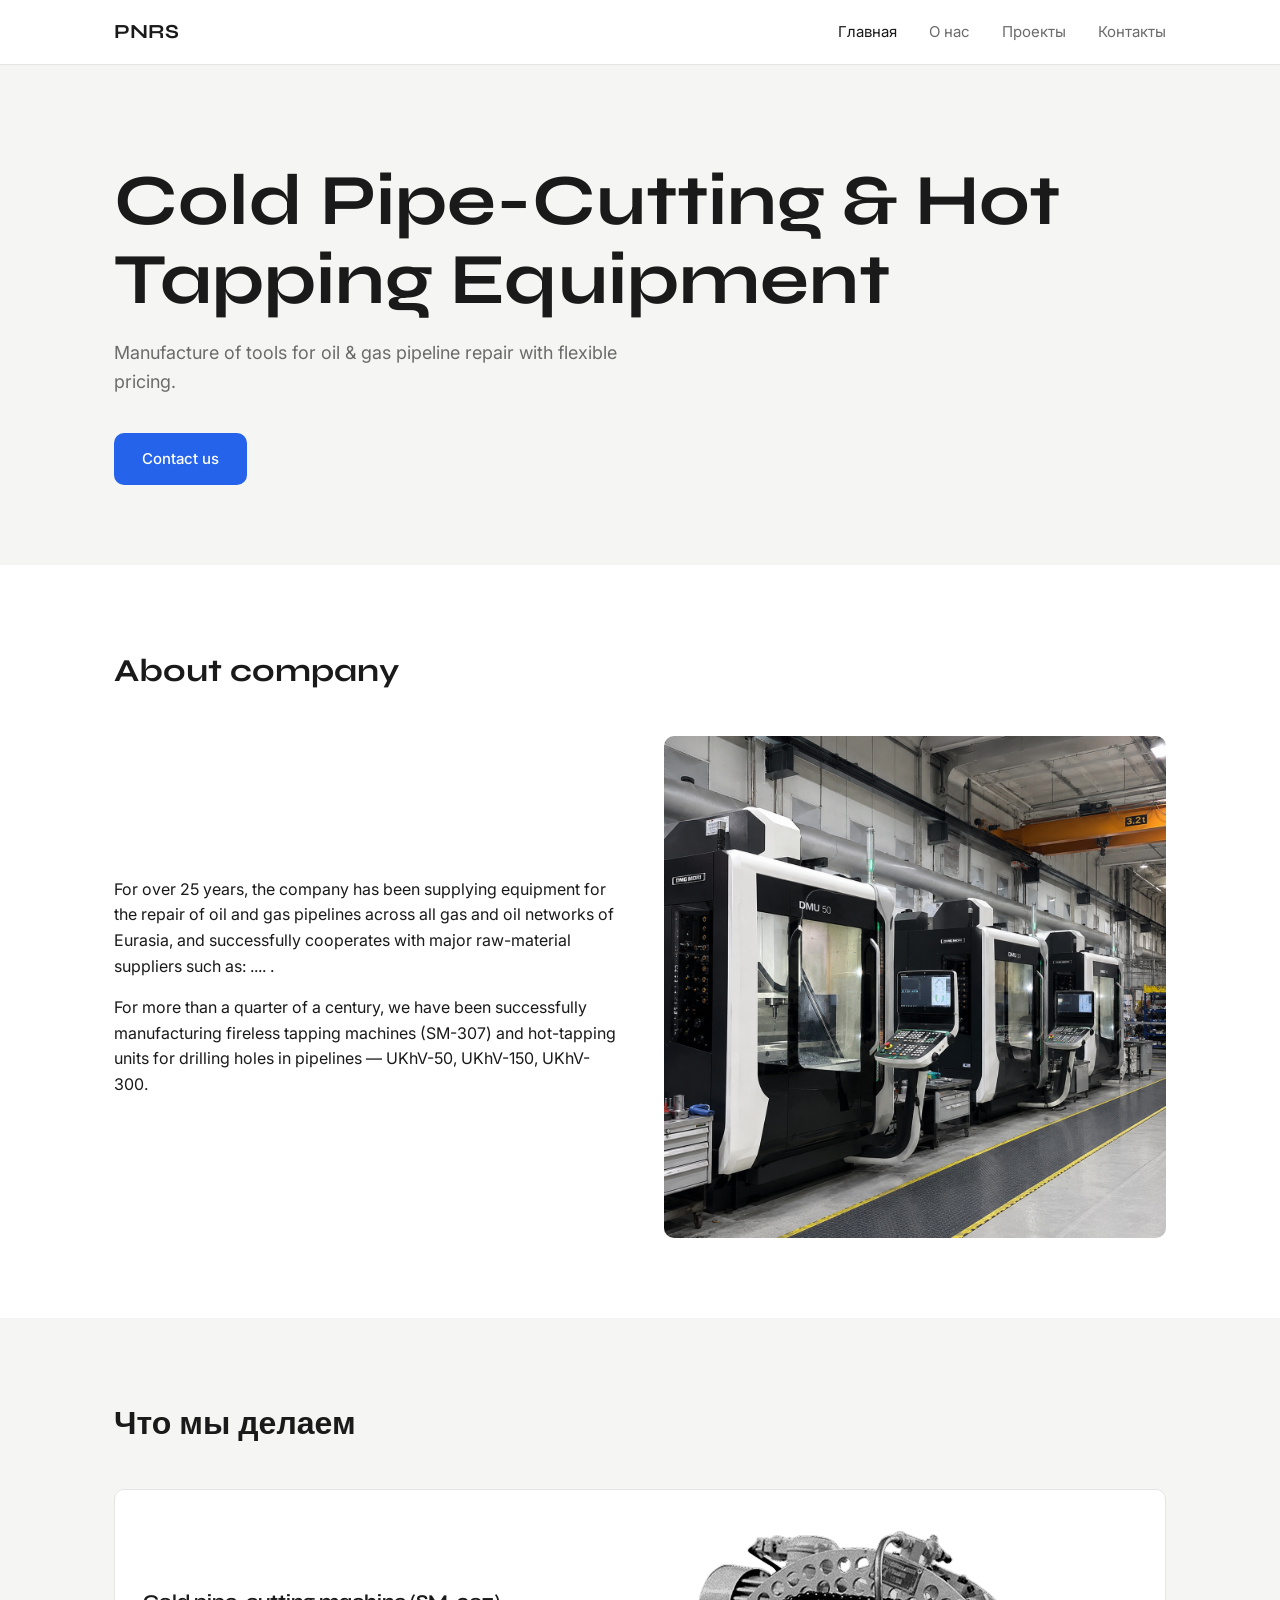
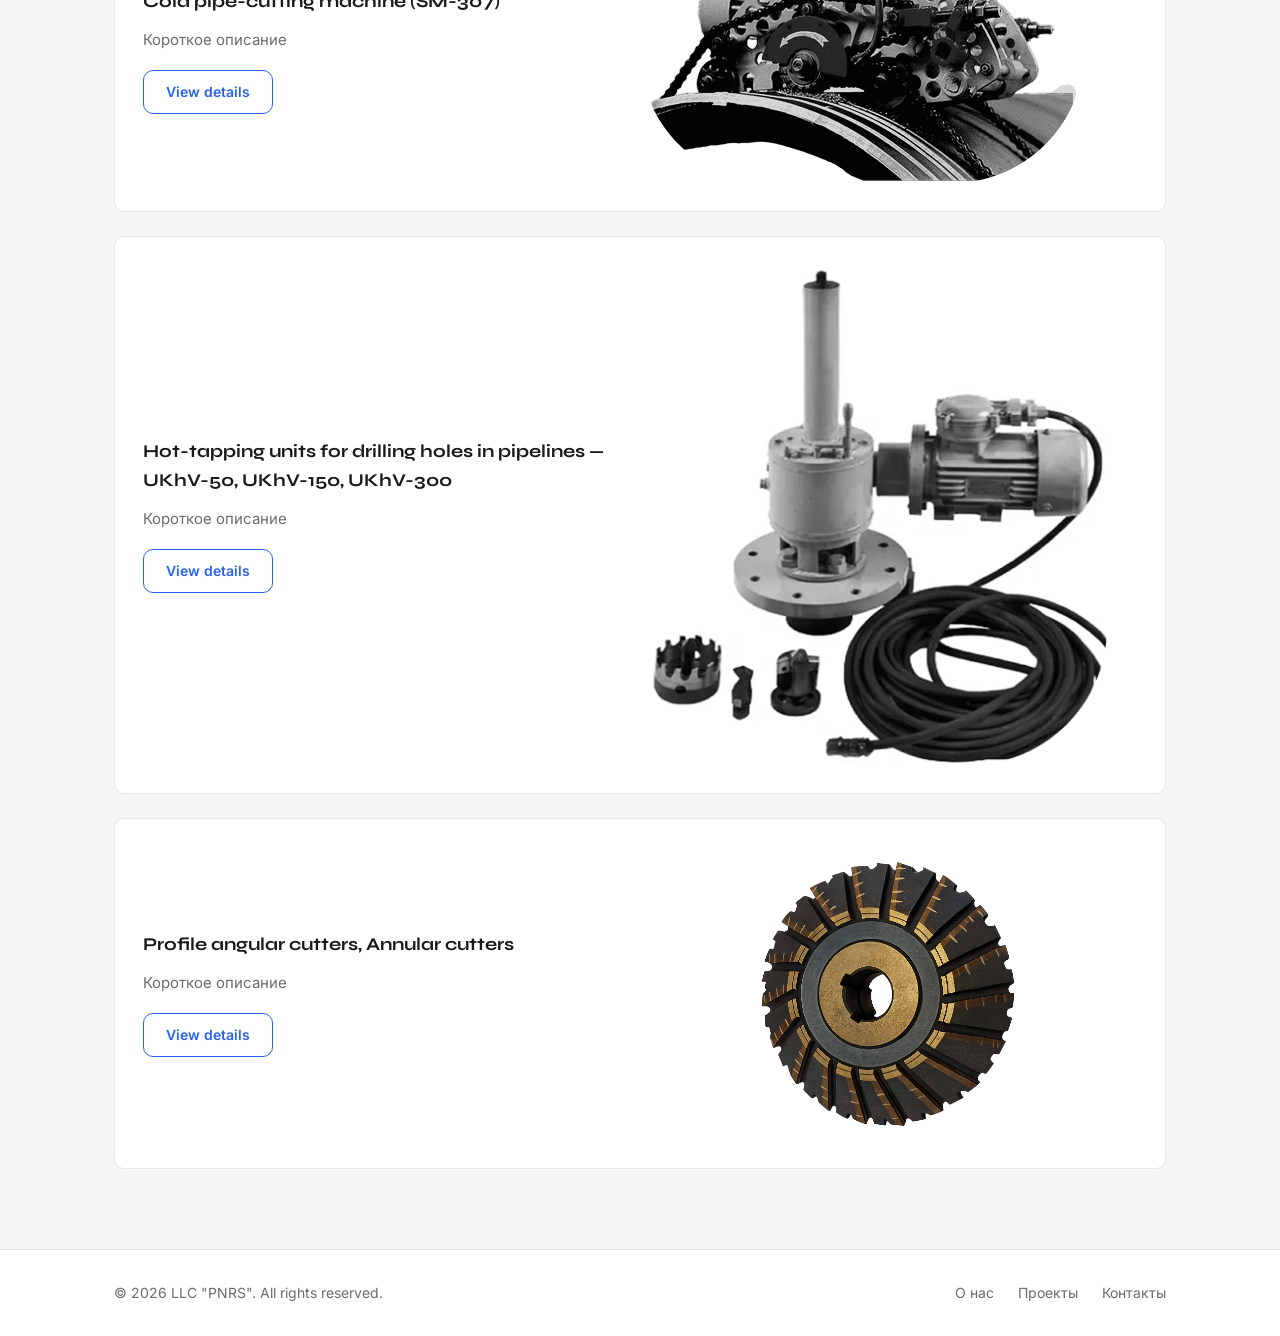
==== index.html @ a04b5767 "Switch site to English (lang=en) and improve SEO meta - Set lang="en" on all pages - Add keyword-ric" ====
<!DOCTYPE html>
<html lang="en">
<head>
  <meta charset="UTF-8">
  <meta name="viewport" content="width=device-width, initial-scale=1.0">
  <meta name="description" content="PNRS manufactures equipment for oil &amp; gas pipeline repair. Over 25 years of experience and flexible pricing.">
  <title>PNRS — Cold Pipe-Cutting &amp; Hot Tapping Equipment</title>

  <!-- Шрифты с Google Fonts -->
  <link rel="preconnect" href="https://fonts.googleapis.com">
  <link rel="preconnect" href="https://fonts.gstatic.com" crossorigin>
  <link href="https://fonts.googleapis.com/css2?family=Inter:wght@400;500;600&family=Syne:wght@700&display=swap" rel="stylesheet">

  <!-- Наш CSS файл -->
  <link rel="stylesheet" href="css/style.css">
</head>
<body>

  <!-- ========== ШАПКА ========== -->
  <header class="header">
    <div class="container">
      <a href="index.html" class="logo">PNRS</a>
      <nav class="nav">
        <a href="index.html" class="nav__link nav__link--active">Главная</a>
        <a href="about.html" class="nav__link">О нас</a>
        <a href="projects.html" class="nav__link">Проекты</a>
        <a href="contact.html" class="nav__link">Контакты</a>
      </nav>
    </div>
  </header>

  <!-- ========== HERO — первый экран ========== -->
  <section class="hero">
    <div class="container">
      <h1 class="hero__title">Cold Pipe-Cutting &amp; Hot Tapping Equipment</h1>
      <p class="hero__subtitle">Manufacture of tools for oil & gas pipeline repair
         with flexible pricing. <!--Hot-tapping (fireless tapping) machines, 
         angular and ring/annular cutters.--> </p>
      <a href="contact.html" class="btn">Contact us</a>
    </div>
  </section>

  <!-- ========== СЕКЦИЯ — О компании ========== -->
  <section class="about">
    <div class="container">
      <h2 class="section-title">About company</h2>
      <div class="about__grid">
        <div class="about__text">
          <p>For over 25 years, the company has been supplying equipment for the repair
             of oil and gas pipelines across all gas and oil networks of Eurasia,
              and successfully cooperates with major raw-material suppliers such as: .... . 
              </p>
          <p>For more than a quarter of a century, we have been successfully manufacturing
               fireless tapping machines (SM-307) and hot-tapping units for drilling holes
                in pipelines — UKhV-50, UKhV-150, UKhV-300.</p>
        </div>
        <div class="about__image">
          <img src="images/HPU_stanki.png" alt="О компании BigTech">
        </div>
      </div>
    </div>
  </section>

  <!-- ========== СЕКЦИЯ — Услуги / Преимущества ========== -->
  <section class="features">
    <div class="container">
      <h2 class="section-title">Что мы делаем</h2>
      <div class="features__grid">
        <div class="card">
          <div class="features_card_text">
            <h3 class="card__title">Cold pipe-cutting machine (SM-307)</h3>
            <p class="card__text">Короткое описание </p>
            <a href="sm-307.html" class="card__btn">View details</a>
          </div>
          <img src="images/sm-307img.png" alt="Fireless (cold) pipe-cutting machine (SM-307)">
        </div>
        <div class="card">
          <div class="features_card_text">
            <h3 class="card__title">Hot-tapping units for drilling holes
                in pipelines — UKhV-50, UKhV-150, UKhV-300</h3>
            <p class="card__text">Короткое описание</p>
            <a href="UKnV.html" class="card__btn">View details</a>
          </div>
          <img src="images/uhvBW.png" alt="Услуга 2">
        </div>
        <div class="card">
          <div class="features_card_text">
            <h3 class="card__title">Profile angular cutters,
              Annular cutters</h3>
            <p class="card__text">Короткое описание</p>
            <a href="cutters.html" class="card__btn">View details</a>
          </div>
          <img src="images/cutter1_2.png" alt="Profile angular cutters, Annular cutters">
        </div>
      </div>
    </div>
  </section>

  <!-- ========== ПОДВАЛ ========== -->
  <footer class="footer">
    <div class="container">
      <p>© 2026 LLC "PNRS". All rights reserved.</p>
      <nav class="footer__nav">
        <a href="about.html">О нас</a>
        <a href="projects.html">Проекты</a>
        <a href="contact.html">Контакты</a>
      </nav>
    </div>
  </footer>

<!-- Cloudflare Web Analytics --><script defer src="https://static.cloudflareinsights.com/beacon.min.js" data-cf-beacon="{"token": "98aa9c76914e45aeb7e6c45203acc718"}"></script><!-- End Cloudflare Web Analytics -->
</body>
</html>
---- css/style.css ----
/* ============================================
   ПЕРЕМЕННЫЕ — меняй цвета и шрифты здесь
   ============================================ */
:root {
  --color-bg:       #ffffff;
  --color-surface:  #f5f5f3;
  --color-text:     #1a1a1a;
  --color-muted:    #6b6b6b;
  --color-accent:   #2563eb;
  --color-border:   #e5e5e5;

  --font-heading: 'Syne', sans-serif;
  --font-body:    'Inter', sans-serif;

  --max-width: 1100px;
  --radius:    10px;
}


/* ============================================
   СБРОС — убирает разные стили у браузеров
   ============================================ */
*, *::before, *::after {
  box-sizing: border-box;
  margin: 0;
  padding: 0;
}

body {
  font-family: var(--font-body);
  font-size: 16px;
  line-height: 1.6;
  color: var(--color-text);
  background: var(--color-bg);
}

img {
  display: block;
  max-width: 100%;
  height: auto;
  border-radius: var(--radius);
}

a {
  color: var(--color-accent);
  text-decoration: none;
}


/* ============================================
   КОНТЕЙНЕР — ограничивает ширину и центрует
   ============================================ */
.container {
  max-width: var(--max-width);
  margin: 0 auto;
  padding: 0 24px;
}


/* ============================================
   ШАПКА
   ============================================ */
.header {
  position: sticky;
  top: 0;
  background: var(--color-bg);
  border-bottom: 1px solid var(--color-border);
  z-index: 100;
}

.header .container {
  display: flex;
  align-items: center;
  justify-content: space-between;
  height: 64px;
}

.logo {
  font-family: var(--font-heading);
  font-size: 20px;
  font-weight: 700;
  color: var(--color-text);
}

.nav {
  display: flex;
  gap: 32px;
}

.nav__link {
  font-size: 15px;
  color: var(--color-muted);
  transition: color 0.2s;
}

.nav__link:hover,
.nav__link--active {
  color: var(--color-text);
}


/* ============================================
   HERO — первый экран
   ============================================ */
.hero {
  padding: 96px 0 80px;
  background: var(--color-surface);
}

.hero__title {
  font-family: var(--font-heading);
  font-size: clamp(36px, 6vw, 72px); /* адаптивный размер */
  line-height: 1.1;
  margin-bottom: 20px;
}

.hero__subtitle {
  font-size: 18px;
  color: var(--color-muted);
  max-width: 520px;
  margin-bottom: 36px;
}


/* ============================================
   КНОПКА
   ============================================ */
.btn {
  display: inline-block;
  padding: 14px 28px;
  background: var(--color-accent);
  color: #ffffff;
  border-radius: var(--radius);
  font-size: 15px;
  font-weight: 500;
  transition: opacity 0.2s;
}

.btn:hover {
  opacity: 0.88;
  color: #ffffff;
}


/* ============================================
   ЗАГОЛОВОК СЕКЦИИ
   ============================================ */
.section-title {
  font-family: var(--font-heading);
  font-size: 32px;
  margin-bottom: 40px;
}


/* ============================================
   СЕКЦИЯ — О компании
   ============================================ */
.about {
  padding: 80px 0;
}

.about__grid {
  display: grid;
  grid-template-columns: 1fr 1fr;
  gap: 48px;
  align-items: center;
}

.about__text p + p {
  margin-top: 16px;
}


/* ============================================
   СЕКЦИЯ — Услуги / карточки
   ============================================ */
.features {
  padding: 80px 0;
  background: var(--color-surface);
}

.features__grid {
  display: grid;
  grid-template-columns: repeat(1, 1fr);
  gap: 24px;
}

.card {
  display: grid;
  grid-template-columns: repeat(2, 1fr);
  align-items: center;
  background: var(--color-bg);
  border: 1px solid var(--color-border);
  border-radius: var(--radius);
  padding: 28px;
}



.card__title {
  font-family: var(--font-heading);
  font-size: 18px;
  margin-bottom: 12px;
}

.card__text {
  color: var(--color-muted);
  font-size: 15px;
}

.card__btn {
  display: inline-block;
  margin-top: 18px;
  padding: 10px 22px;
  border: 1px solid var(--color-accent);
  border-radius: var(--radius);
  color: var(--color-accent);
  font-size: 14px;
  font-weight: 600;
  transition: background 0.25s ease-in-out, color 0.25s ease-in-out, transform 0.25s ease-in-out;
}

.card__btn:hover {
  background: var(--color-accent);
  color: #ffffff;
  transform: scale(1.05);
}

.card img {

  max-height: 500px;
  width: auto;
  height: 100%;
}

.about_307 {
  padding: 80px 0;
}

.about__grid_sm307 {
  display: grid;
  grid-template-columns: 1fr 1fr;
  gap: 40px;
  align-items: center;
}

.section-title_sm307_1 {
  font-family: var(--font-heading);
  text-align: center;
  font-size: 32px;
  margin-bottom: 56px;
}

.section-title_sm307 {
  font-family: var(--font-heading);
  font-size: 32px;
  margin-bottom: 12px;
}


.features_cutter {
  padding: 20px 0;
  background: var(--color-bg);
}

.card_cutter {
  display: grid;
  grid-template-columns: 1fr 1fr;
  align-items: center;
  gap: 16px;
  background: var(--color-surface);
  border: 1px solid var(--color-border);
  border-radius: var(--radius);
  padding: 20px;
  transition: transform 0.25s ease-in-out, box-shadow 0.25s ease-in-out;
}

.card_cutter:hover {
  transform: translateY(-4px);
  box-shadow: 0 8px 24px rgba(0, 0, 0, 0.08);
}

.card_cutter img {
  max-height: 180px;
  width: auto;
  justify-self: center;
}


/* ============================================
   КОНТАКТЫ — страница с кнопками
   ============================================ */
.contact {
  min-height: 60vh;
  display: flex;
  flex-direction: column;
  align-items: center;
  justify-content: center;
  text-align: center;
  gap: 12px;
  padding: 80px 24px;
}

.contact__title {
  font-family: var(--font-heading);
  font-size: 32px;
}

.contact__text {
  color: var(--color-muted);
  max-width: 480px;
  margin-bottom: 20px;
}


.contact_grid {
  display: grid;
  grid-template-columns: 1fr 1fr 1fr;
  gap: 16px;
  width: 100%;
  max-width: 640px;
}

.contact-btn {
  display: flex;
  align-items: center;
  justify-content: center;
  gap: 10px;
  padding: 14px 18px;
  border-radius: var(--radius);
  font-weight: 600;
  font-size: 16px;
  color: #ffffff;
  transition: transform 0.25s ease-in-out, box-shadow 0.25s ease-in-out;
}

.contact-btn:hover {
  transform: scale(1.05);
  box-shadow: 0 8px 20px rgba(0, 0, 0, 0.18);
}

.contact-btn--email    { background: #4787d1 ; }
.contact-btn--telegram { background: #40a1ce; }
.contact-btn--whatsapp { background: #58bb7c; }


/* ============================================
   ПЛАШКА «В РАЗРАБОТКЕ»
   ============================================ */
.under-construction {
  min-height: 60vh;
  display: flex;
  flex-direction: column;
  align-items: center;
  justify-content: center;
  text-align: center;
  gap: 16px;
  padding: 80px 24px;
}

.under-construction__badge {
  display: inline-block;
  padding: 8px 18px;
  border-radius: 999px;
  background: #fef3c7;
  color: #92400e;
  font-weight: 600;
  font-size: 14px;
  letter-spacing: 0.5px;
  text-transform: uppercase;
}

.under-construction__title {
  font-family: var(--font-heading);
  font-size: 32px;
}

.under-construction__text {
  color: var(--color-muted);
  max-width: 480px;
}


/* ============================================
   ПОДВАЛ
   ============================================ */
.footer {
  padding: 32px 0;
  border-top: 1px solid var(--color-border);
}

.footer .container {
  display: flex;
  align-items: center;
  justify-content: space-between;
}

.footer p {
  font-size: 14px;
  color: var(--color-muted);
}

.footer__nav {
  display: flex;
  gap: 24px;
}

.footer__nav a {
  font-size: 14px;
  color: var(--color-muted);
  transition: color 0.2s;
}

.footer__nav a:hover {
  color: var(--color-text);
}


/* ============================================
   АДАПТИВНОСТЬ — для телефонов
   ============================================ */
@media (max-width: 768px) {
  .nav {
    gap: 20px;
  }

  .about__grid {
    grid-template-columns: 1fr;
  }

  .about__grid_sm307 {
    grid-template-columns: 1fr;
  }

  .card_cutter {
    grid-template-columns: 1fr;
    text-align: center;
    justify-items: center;
  }

  .features__grid {
    grid-template-columns: 1fr;
  }

  .contact_grid {
    grid-template-columns: 1fr;
    max-width: 320px;
  }

  .footer .container {
    flex-direction: column;
    gap: 16px;
    text-align: center;
  }
}
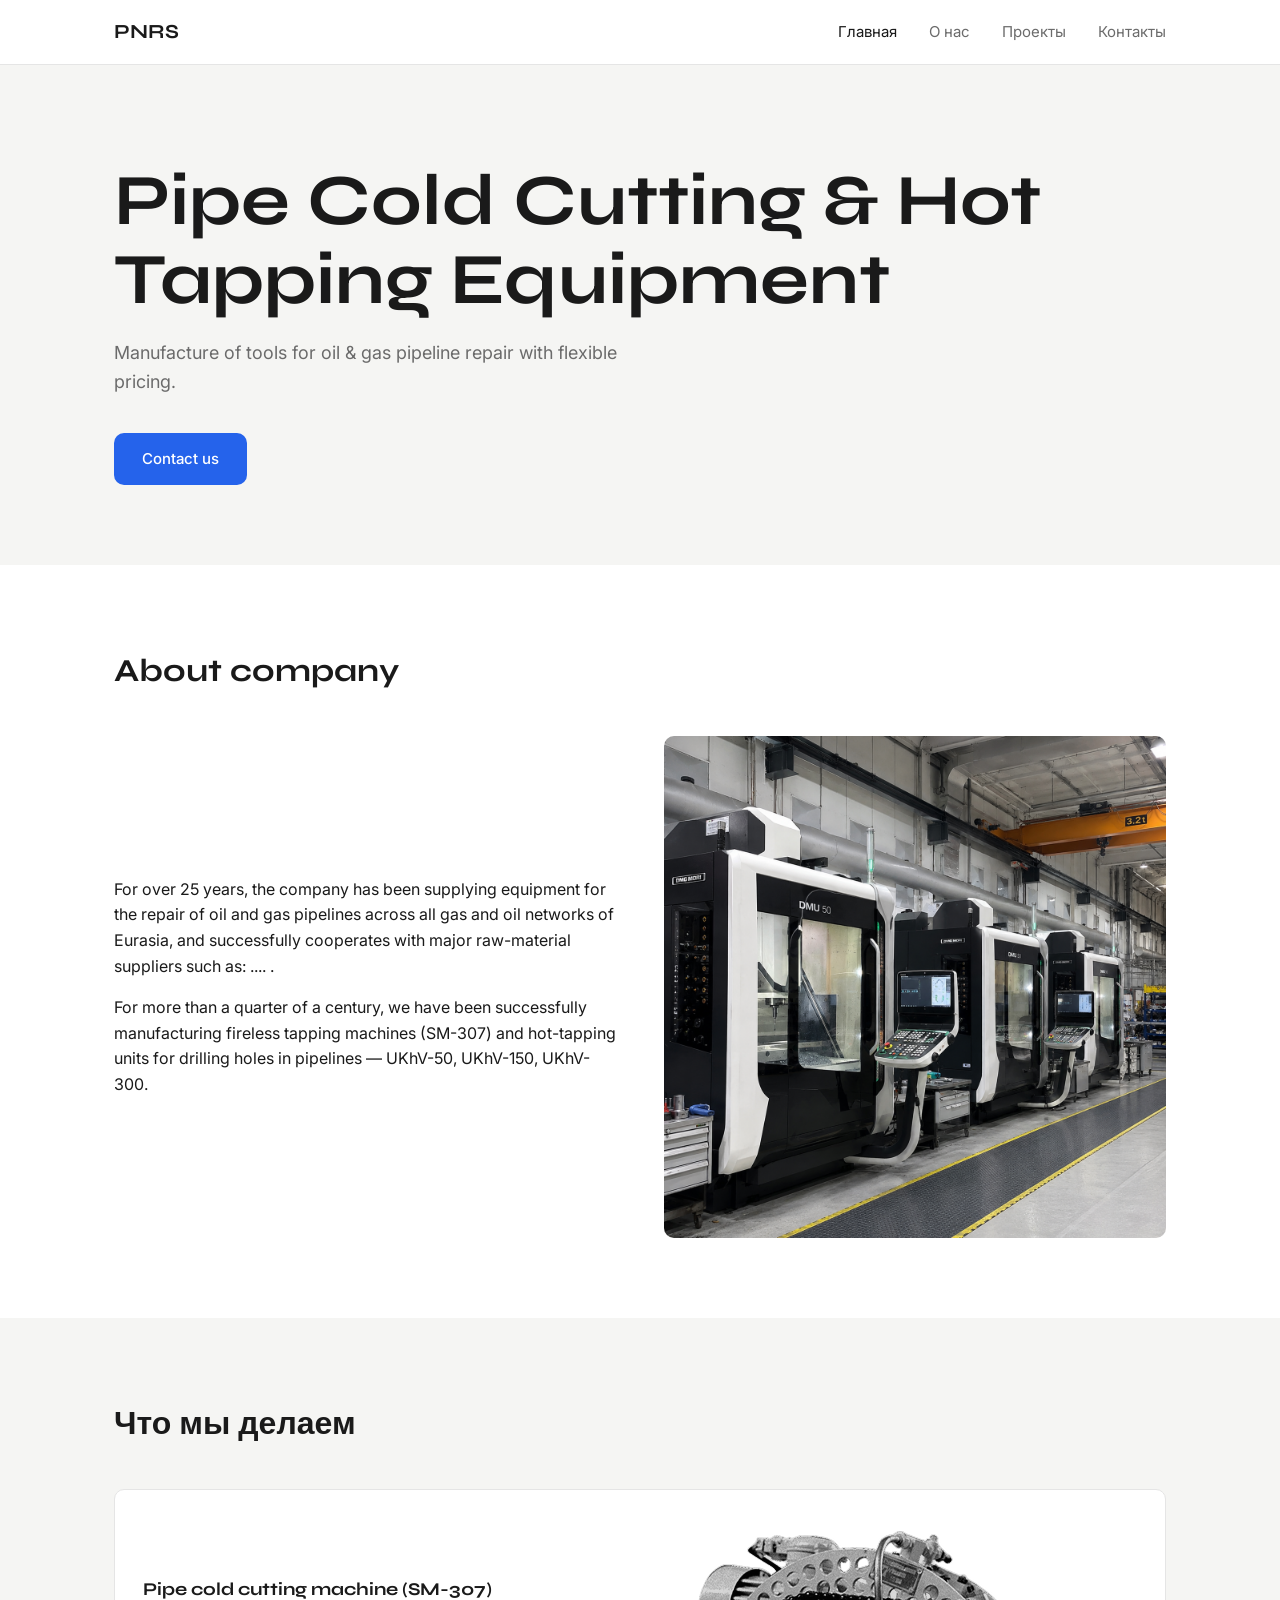
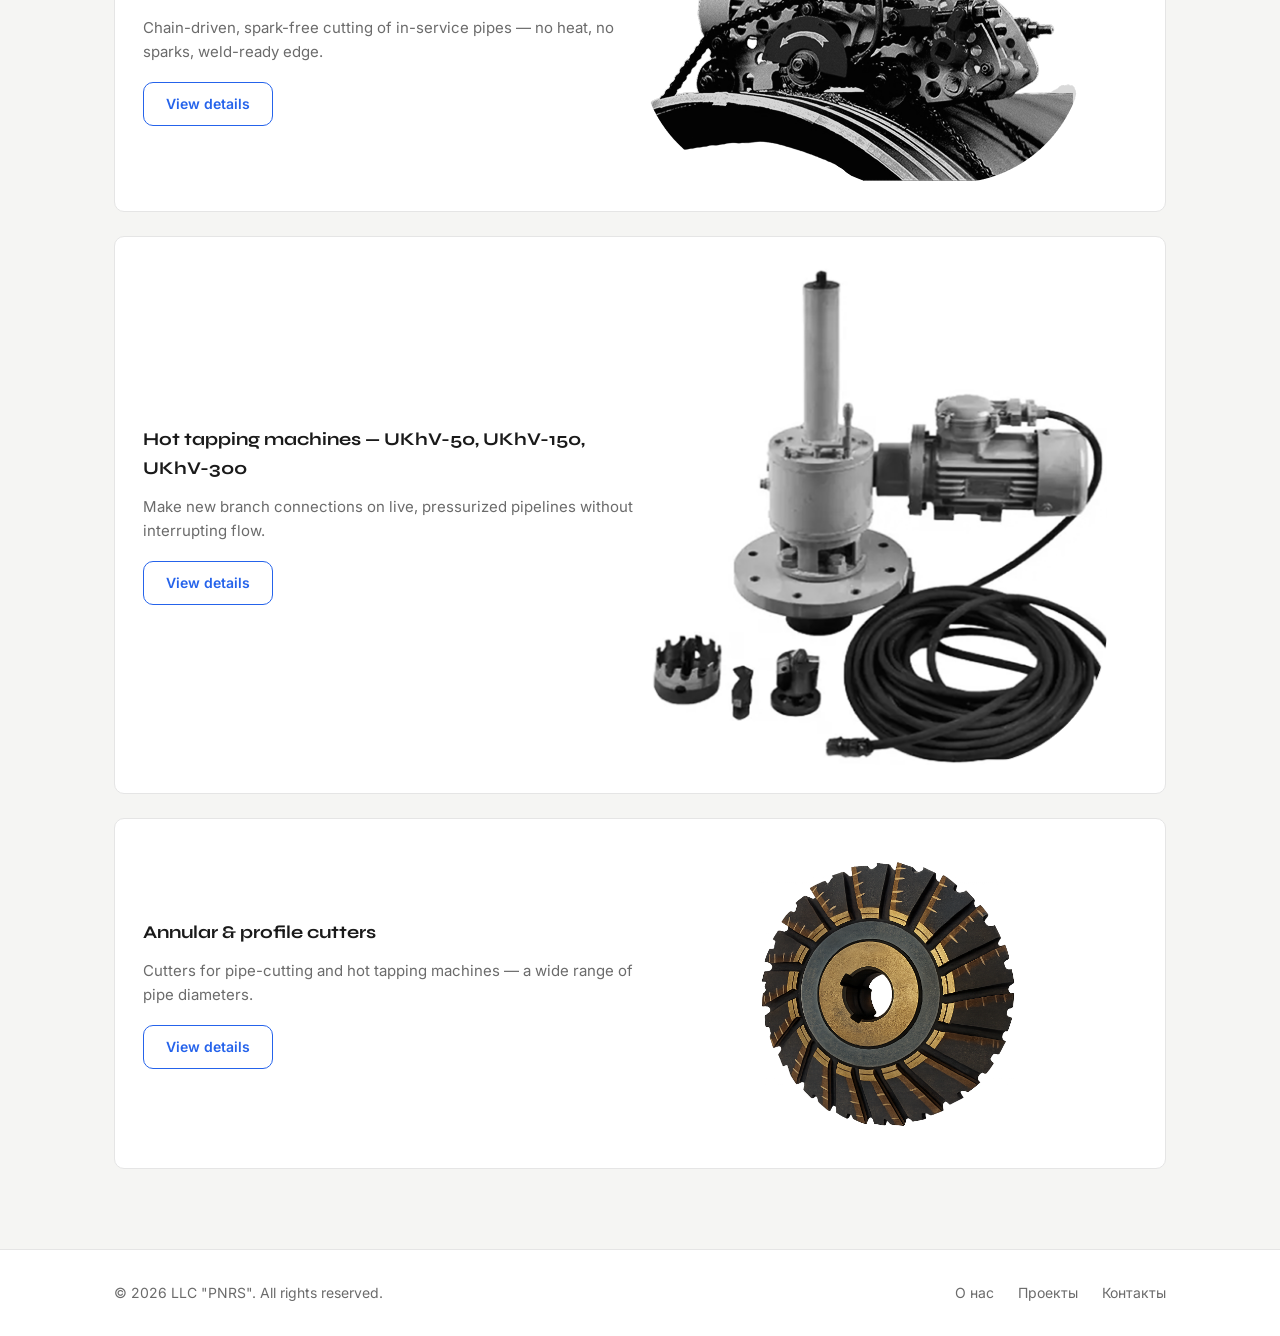
==== commit d09b6594: "Align terminology with industry standard; add meta to remaining pages - Fix "cold tapping" contradic" ====
--- a/index.html
+++ b/index.html
@@ -4,7 +4,7 @@
   <meta charset="UTF-8">
   <meta name="viewport" content="width=device-width, initial-scale=1.0">
   <meta name="description" content="PNRS manufactures equipment for oil &amp; gas pipeline repair. Over 25 years of experience and flexible pricing.">
-  <title>PNRS — Cold Pipe-Cutting &amp; Hot Tapping Equipment</title>
+  <title>PNRS — Pipe Cold Cutting &amp; Hot Tapping Equipment</title>
 
   <!-- Шрифты с Google Fonts -->
   <link rel="preconnect" href="https://fonts.googleapis.com">
@@ -32,7 +32,7 @@
   <!-- ========== HERO — первый экран ========== -->
   <section class="hero">
     <div class="container">
-      <h1 class="hero__title">Cold Pipe-Cutting &amp; Hot Tapping Equipment</h1>
+      <h1 class="hero__title">Pipe Cold Cutting &amp; Hot Tapping Equipment</h1>
       <p class="hero__subtitle">Manufacture of tools for oil & gas pipeline repair
          with flexible pricing. <!--Hot-tapping (fireless tapping) machines, 
          angular and ring/annular cutters.--> </p>
@@ -68,29 +68,27 @@
       <div class="features__grid">
         <div class="card">
           <div class="features_card_text">
-            <h3 class="card__title">Cold pipe-cutting machine (SM-307)</h3>
-            <p class="card__text">Короткое описание </p>
+            <h3 class="card__title">Pipe cold cutting machine (SM-307)</h3>
+            <p class="card__text">Chain-driven, spark-free cutting of in-service pipes — no heat, no sparks, weld-ready edge.</p>
             <a href="sm-307.html" class="card__btn">View details</a>
           </div>
-          <img src="images/sm-307img.png" alt="Fireless (cold) pipe-cutting machine (SM-307)">
+          <img src="images/sm-307img.png" alt="Pipe cold cutting machine SM-307">
         </div>
         <div class="card">
           <div class="features_card_text">
-            <h3 class="card__title">Hot-tapping units for drilling holes
-                in pipelines — UKhV-50, UKhV-150, UKhV-300</h3>
-            <p class="card__text">Короткое описание</p>
+            <h3 class="card__title">Hot tapping machines — UKhV-50, UKhV-150, UKhV-300</h3>
+            <p class="card__text">Make new branch connections on live, pressurized pipelines without interrupting flow.</p>
             <a href="UKnV.html" class="card__btn">View details</a>
           </div>
-          <img src="images/uhvBW.png" alt="Услуга 2">
+          <img src="images/uhvBW.png" alt="UKhV hot tapping machine">
         </div>
         <div class="card">
           <div class="features_card_text">
-            <h3 class="card__title">Profile angular cutters,
-              Annular cutters</h3>
-            <p class="card__text">Короткое описание</p>
+            <h3 class="card__title">Annular &amp; profile cutters</h3>
+            <p class="card__text">Cutters for pipe-cutting and hot tapping machines — a wide range of pipe diameters.</p>
             <a href="cutters.html" class="card__btn">View details</a>
           </div>
-          <img src="images/cutter1_2.png" alt="Profile angular cutters, Annular cutters">
+          <img src="images/cutter1_2.png" alt="Annular and profile cutters">
         </div>
       </div>
     </div>
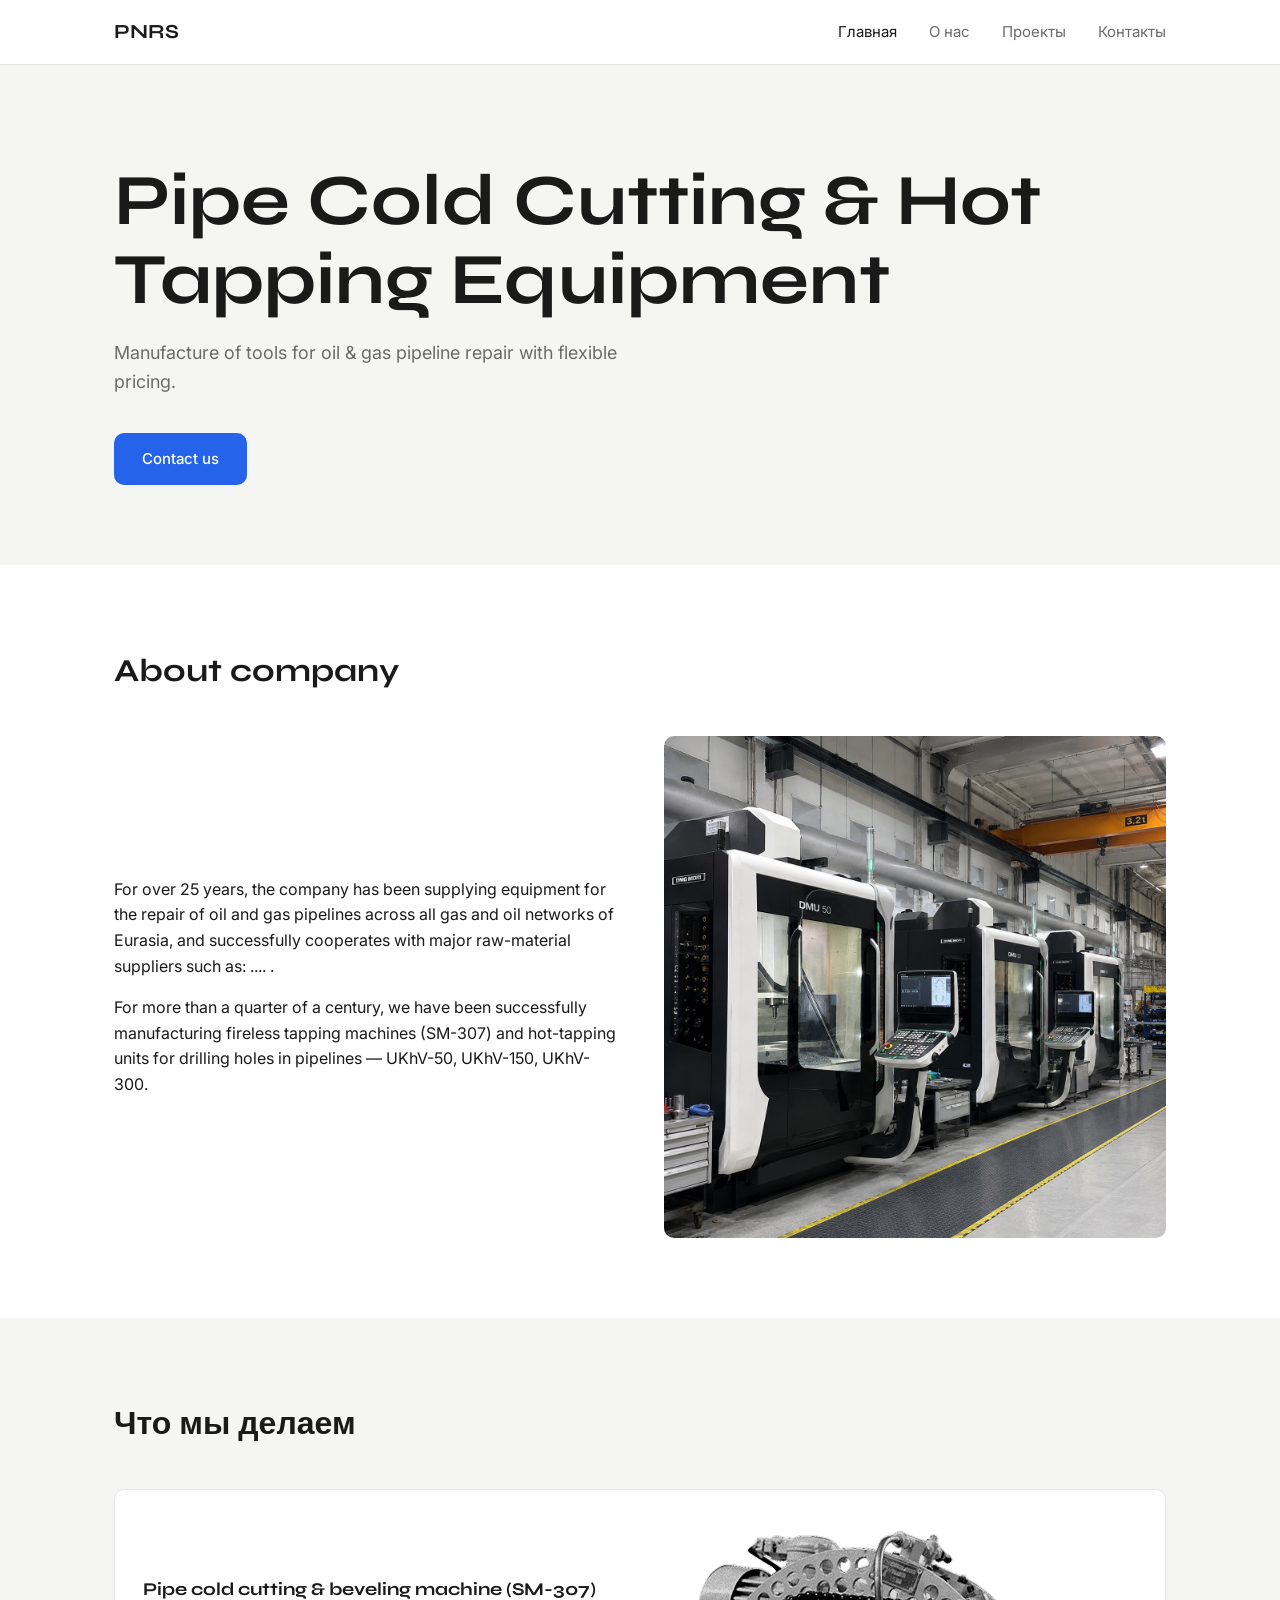
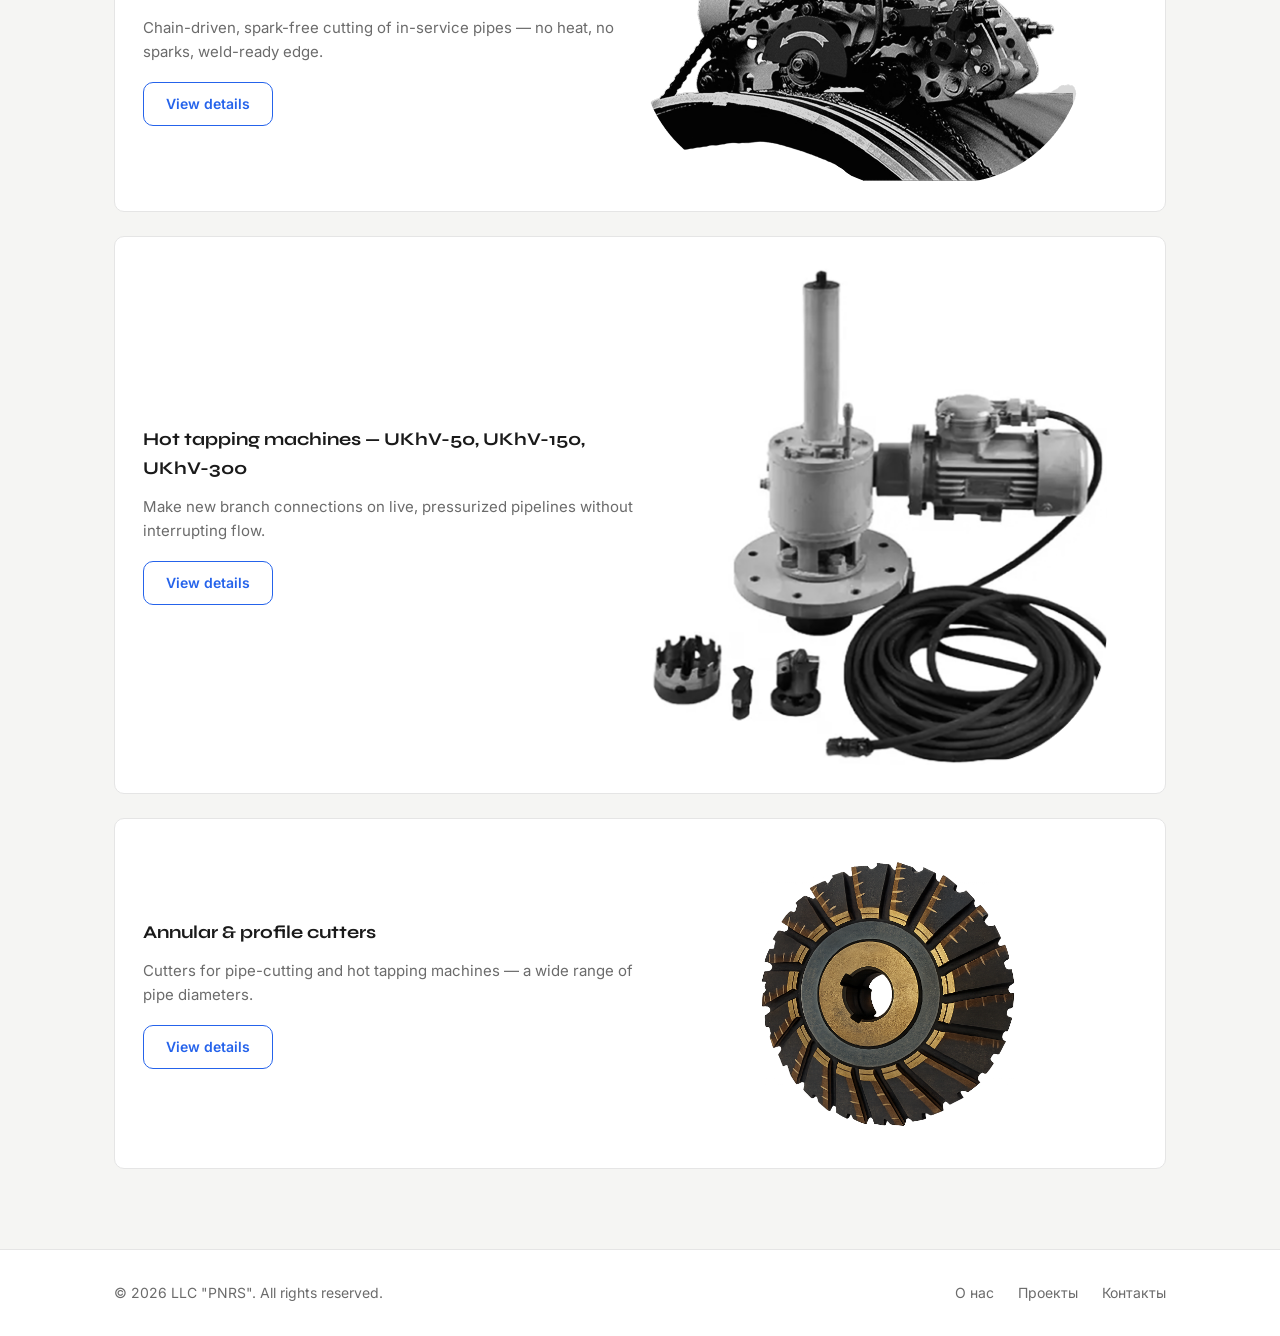
==== commit 717a4cbb: "Adopt full SEO product names and add H1 to product pages - SM-307 H1: Chain-Driven Pipe Cold Cutting" ====
--- a/index.html
+++ b/index.html
@@ -68,7 +68,7 @@
       <div class="features__grid">
         <div class="card">
           <div class="features_card_text">
-            <h3 class="card__title">Pipe cold cutting machine (SM-307)</h3>
+            <h3 class="card__title">Pipe cold cutting &amp; beveling machine (SM-307)</h3>
             <p class="card__text">Chain-driven, spark-free cutting of in-service pipes — no heat, no sparks, weld-ready edge.</p>
             <a href="sm-307.html" class="card__btn">View details</a>
           </div>
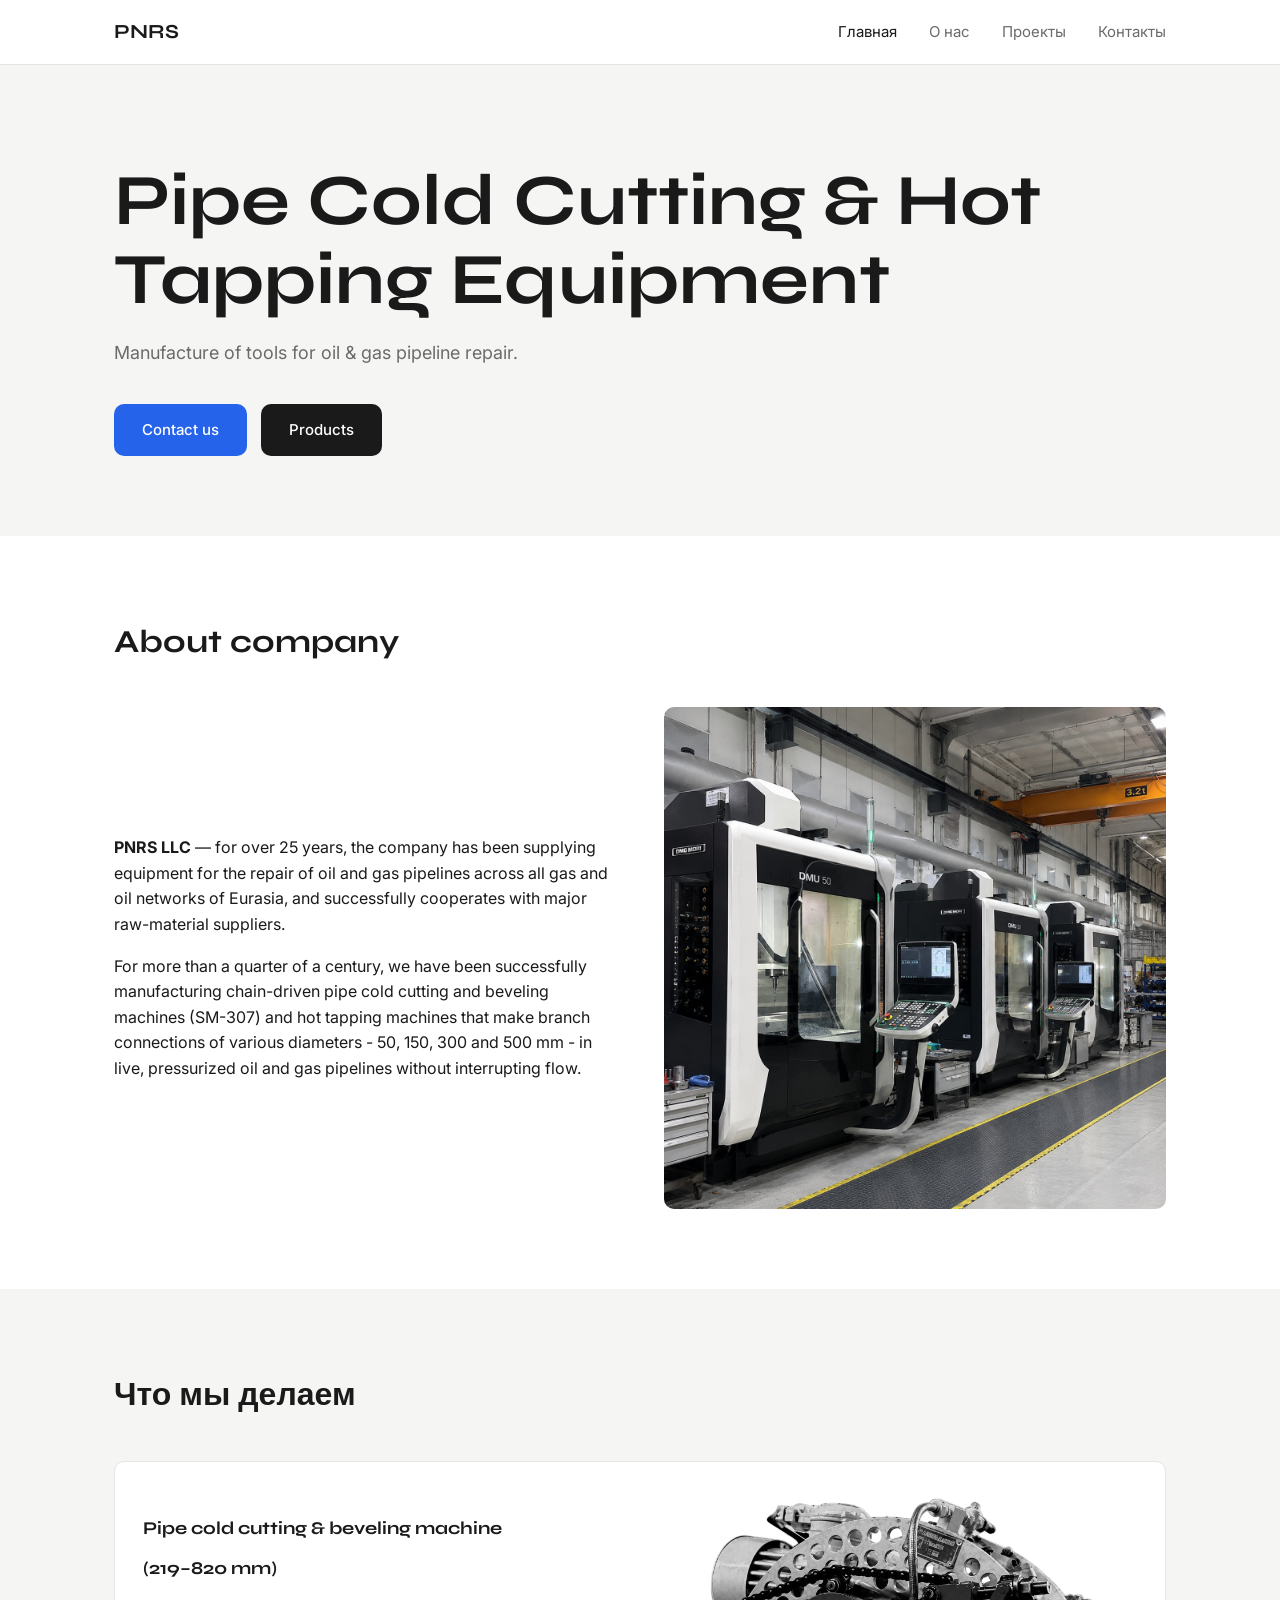
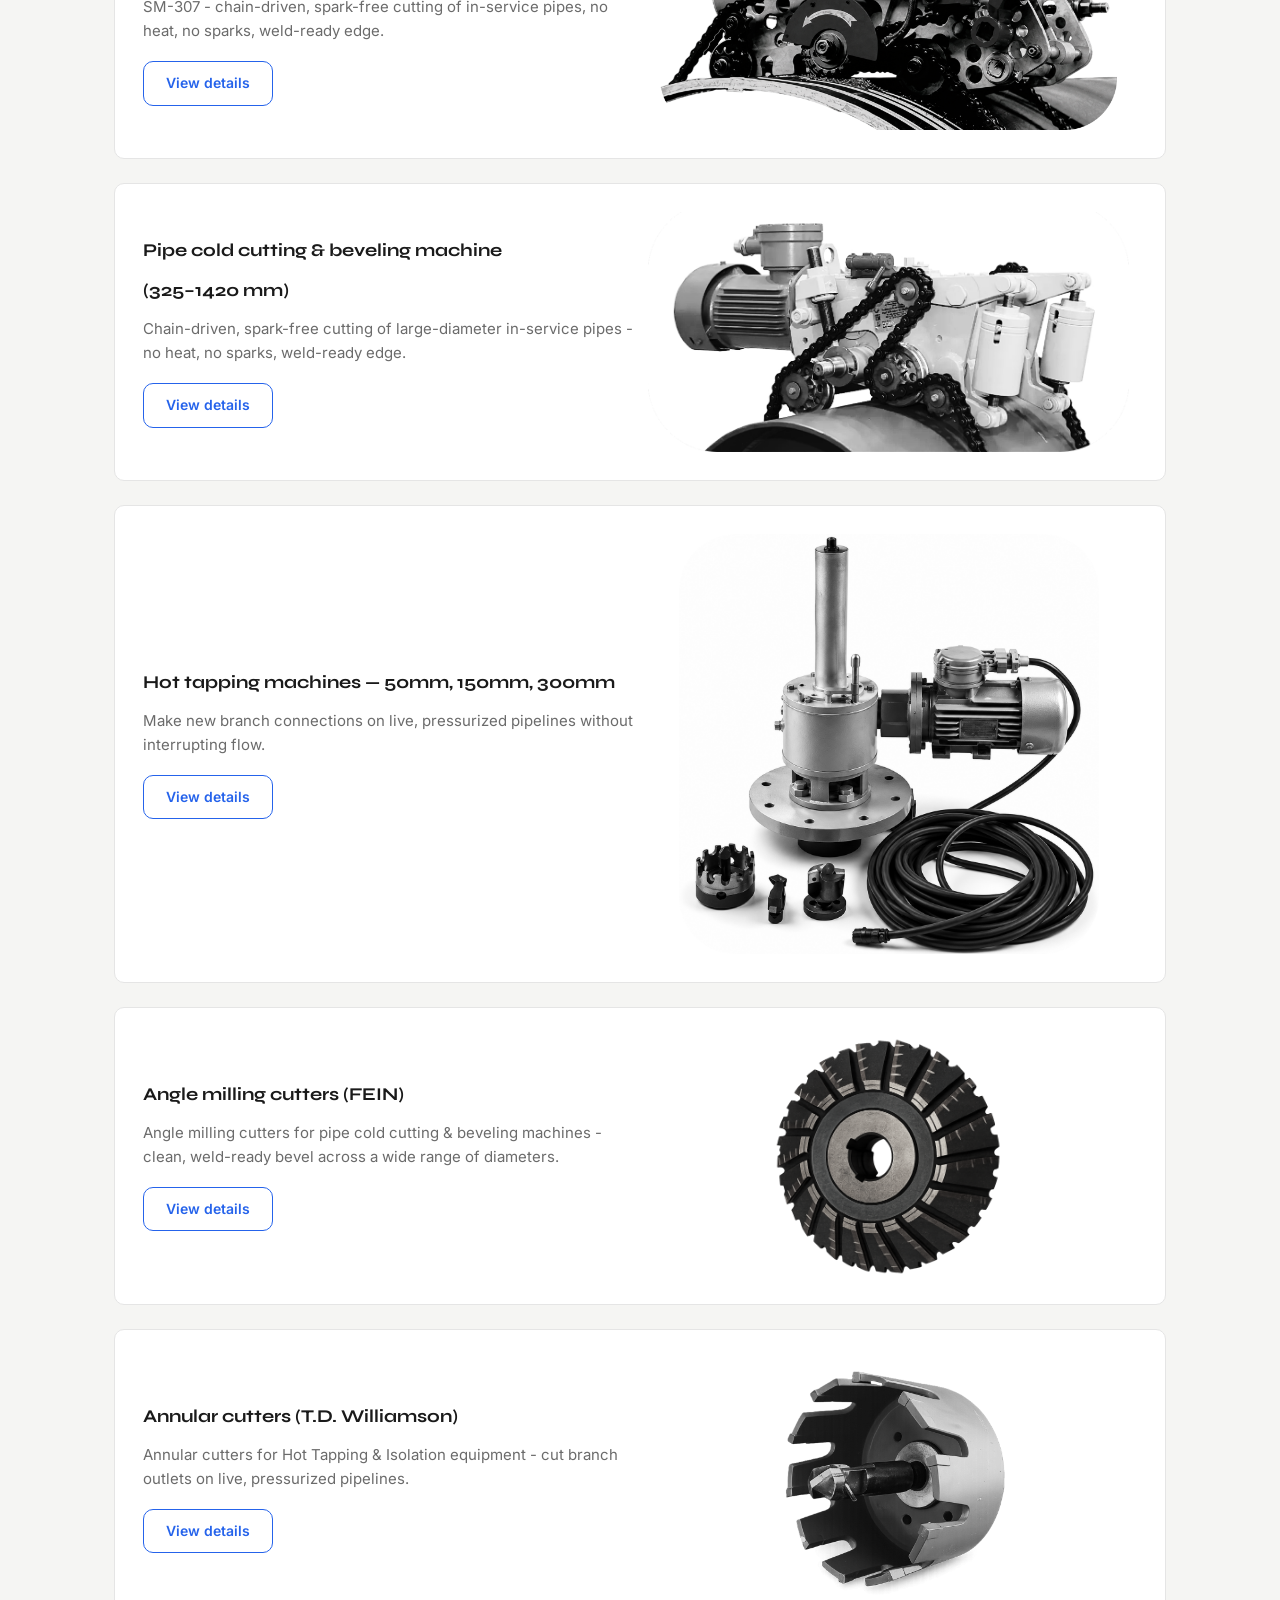
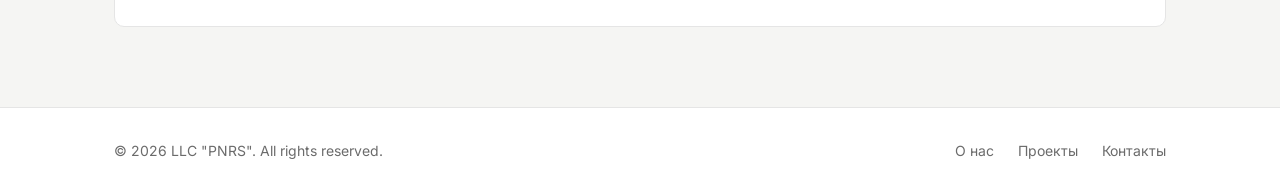
==== commit 6497b23b: "Волжанка и Тд вильямс" ====
--- a/index.html
+++ b/index.html
@@ -33,10 +33,13 @@
   <section class="hero">
     <div class="container">
       <h1 class="hero__title">Pipe Cold Cutting &amp; Hot Tapping Equipment</h1>
-      <p class="hero__subtitle">Manufacture of tools for oil & gas pipeline repair
-         with flexible pricing. <!--Hot-tapping (fireless tapping) machines, 
+      <p class="hero__subtitle">Manufacture of tools for oil & gas pipeline repair.
+         <!--Hot-tapping (fireless tapping) machines, 
          angular and ring/annular cutters.--> </p>
-      <a href="contact.html" class="btn">Contact us</a>
+      <div class="hero__actions">
+        <a href="contact.html" class="btn">Contact us</a>
+        <a href="#products" class="btn btn--dark">Products</a>
+      </div>
     </div>
   </section>
 
@@ -46,13 +49,14 @@
       <h2 class="section-title">About company</h2>
       <div class="about__grid">
         <div class="about__text">
-          <p>For over 25 years, the company has been supplying equipment for the repair
+          <p><strong>PNRS LLC</strong> — for over 25 years, the company has been supplying equipment for the repair
              of oil and gas pipelines across all gas and oil networks of Eurasia,
-              and successfully cooperates with major raw-material suppliers such as: .... . 
+              and successfully cooperates with major raw-material suppliers.
               </p>
           <p>For more than a quarter of a century, we have been successfully manufacturing
-               fireless tapping machines (SM-307) and hot-tapping units for drilling holes
-                in pipelines — UKhV-50, UKhV-150, UKhV-300.</p>
+               chain-driven pipe cold cutting and beveling machines (SM-307) and hot tapping
+                machines that make branch connections of various diameters - 50, 150, 300
+                and 500 mm - in live, pressurized oil and gas pipelines without interrupting flow.</p>
         </div>
         <div class="about__image">
           <img src="images/HPU_stanki.png" alt="О компании BigTech">
@@ -62,33 +66,51 @@
   </section>
 
   <!-- ========== СЕКЦИЯ — Услуги / Преимущества ========== -->
-  <section class="features">
+  <section class="features" id="products">
     <div class="container">
       <h2 class="section-title">Что мы делаем</h2>
       <div class="features__grid">
         <div class="card">
           <div class="features_card_text">
-            <h3 class="card__title">Pipe cold cutting &amp; beveling machine (SM-307)</h3>
-            <p class="card__text">Chain-driven, spark-free cutting of in-service pipes — no heat, no sparks, weld-ready edge.</p>
+            <h3 class="card__title">Pipe cold cutting &amp; beveling machine</h3>
+            <h3 class="card__title">(219–820 mm)</h3>
+            <p class="card__text">SM-307 - chain-driven, spark-free cutting of in-service pipes, no heat, no sparks, weld-ready edge.</p>
             <a href="sm-307.html" class="card__btn">View details</a>
           </div>
-          <img src="images/sm-307img.png" alt="Pipe cold cutting machine SM-307">
+          <img src="images/sm-307imgW.png" alt="Pipe cold cutting machine SM-307">
         </div>
         <div class="card">
           <div class="features_card_text">
-            <h3 class="card__title">Hot tapping machines — UKhV-50, UKhV-150, UKhV-300</h3>
+            <h3 class="card__title">Pipe cold cutting &amp; beveling machine</h3>
+            <h3 class="card__title">(325–1420 mm)</h3>
+            <p class="card__text">Chain-driven, spark-free cutting of large-diameter in-service pipes - no heat, no sparks, weld-ready edge.</p>
+            <a href="voljanka.html" class="card__btn">View details</a>
+          </div>
+          <img src="images/voljanka.png" alt="Pipe cold cutting machine for 325–1420 mm pipes">
+        </div>
+        <div class="card card--hottap">
+          <div class="features_card_text">
+            <h3 class="card__title">Hot tapping machines — 50mm, 150mm, 300mm</h3>
             <p class="card__text">Make new branch connections on live, pressurized pipelines without interrupting flow.</p>
             <a href="UKnV.html" class="card__btn">View details</a>
           </div>
-          <img src="images/uhvBW.png" alt="UKhV hot tapping machine">
+          <img src="images/uhvW.png" alt="UKhV hot tapping machine">
         </div>
         <div class="card">
           <div class="features_card_text">
-            <h3 class="card__title">Annular &amp; profile cutters</h3>
-            <p class="card__text">Cutters for pipe-cutting and hot tapping machines — a wide range of pipe diameters.</p>
+            <h3 class="card__title">Angle milling cutters (FEIN)</h3>
+            <p class="card__text">Angle milling cutters for pipe cold cutting &amp; beveling machines - clean, weld-ready bevel across a wide range of diameters.</p>
             <a href="cutters.html" class="card__btn">View details</a>
           </div>
-          <img src="images/cutter1_2.png" alt="Annular and profile cutters">
+          <img src="images/cutter1.png" alt="Angle milling cutters (FEIN) for pipe cold cutting machines">
+        </div>
+        <div class="card">
+          <div class="features_card_text">
+            <h3 class="card__title">Annular cutters (T.D. Williamson)</h3>
+            <p class="card__text">Annular cutters for Hot Tapping &amp; Isolation equipment - cut branch outlets on live, pressurized pipelines.</p>
+            <a href="cutters.html" class="card__btn">View details</a>
+          </div>
+          <img src="images/cuttertdwilliamson.png" alt="Annular cutters (T.D. Williamson) for hot tapping and isolation">
         </div>
       </div>
     </div>
--- a/css/style.css
+++ b/css/style.css
@@ -26,6 +26,10 @@
   padding: 0;
 }
 
+html {
+  scroll-behavior: smooth; /* плавная прокрутка по якорям (#products) */
+}
+
 body {
   font-family: var(--font-body);
   font-size: 16px;
@@ -141,6 +145,18 @@
   color: #ffffff;
 }
 
+/* Чёрная (вторичная) кнопка — например "Products" */
+.btn--dark {
+  background: var(--color-text);
+}
+
+/* Ряд кнопок в герое */
+.hero__actions {
+  display: flex;
+  flex-wrap: wrap;
+  gap: 14px;
+}
+
 
 /* ============================================
    ЗАГОЛОВОК СЕКЦИИ
@@ -227,10 +243,20 @@
 }
 
 .card img {
-
-  max-height: 500px;
-  width: auto;
-  height: 100%;
+  width: 100%;
+  height: 240px;          /* единая высота для всех фото */
+  object-fit: contain;    /* фото вписывается целиком, без искажений */
+}
+
+/* Исключение: у Hot tapping в самом PNG много пустого поля,
+   поэтому даём фото больше высоты, чтобы машина не казалась мелкой */
+.card--hottap img {
+  height:420px;
+}
+
+/* Чтобы якорь #products не прятался под липкой шапкой */
+#products {
+  scroll-margin-top: 80px;
 }
 
 .about_307 {
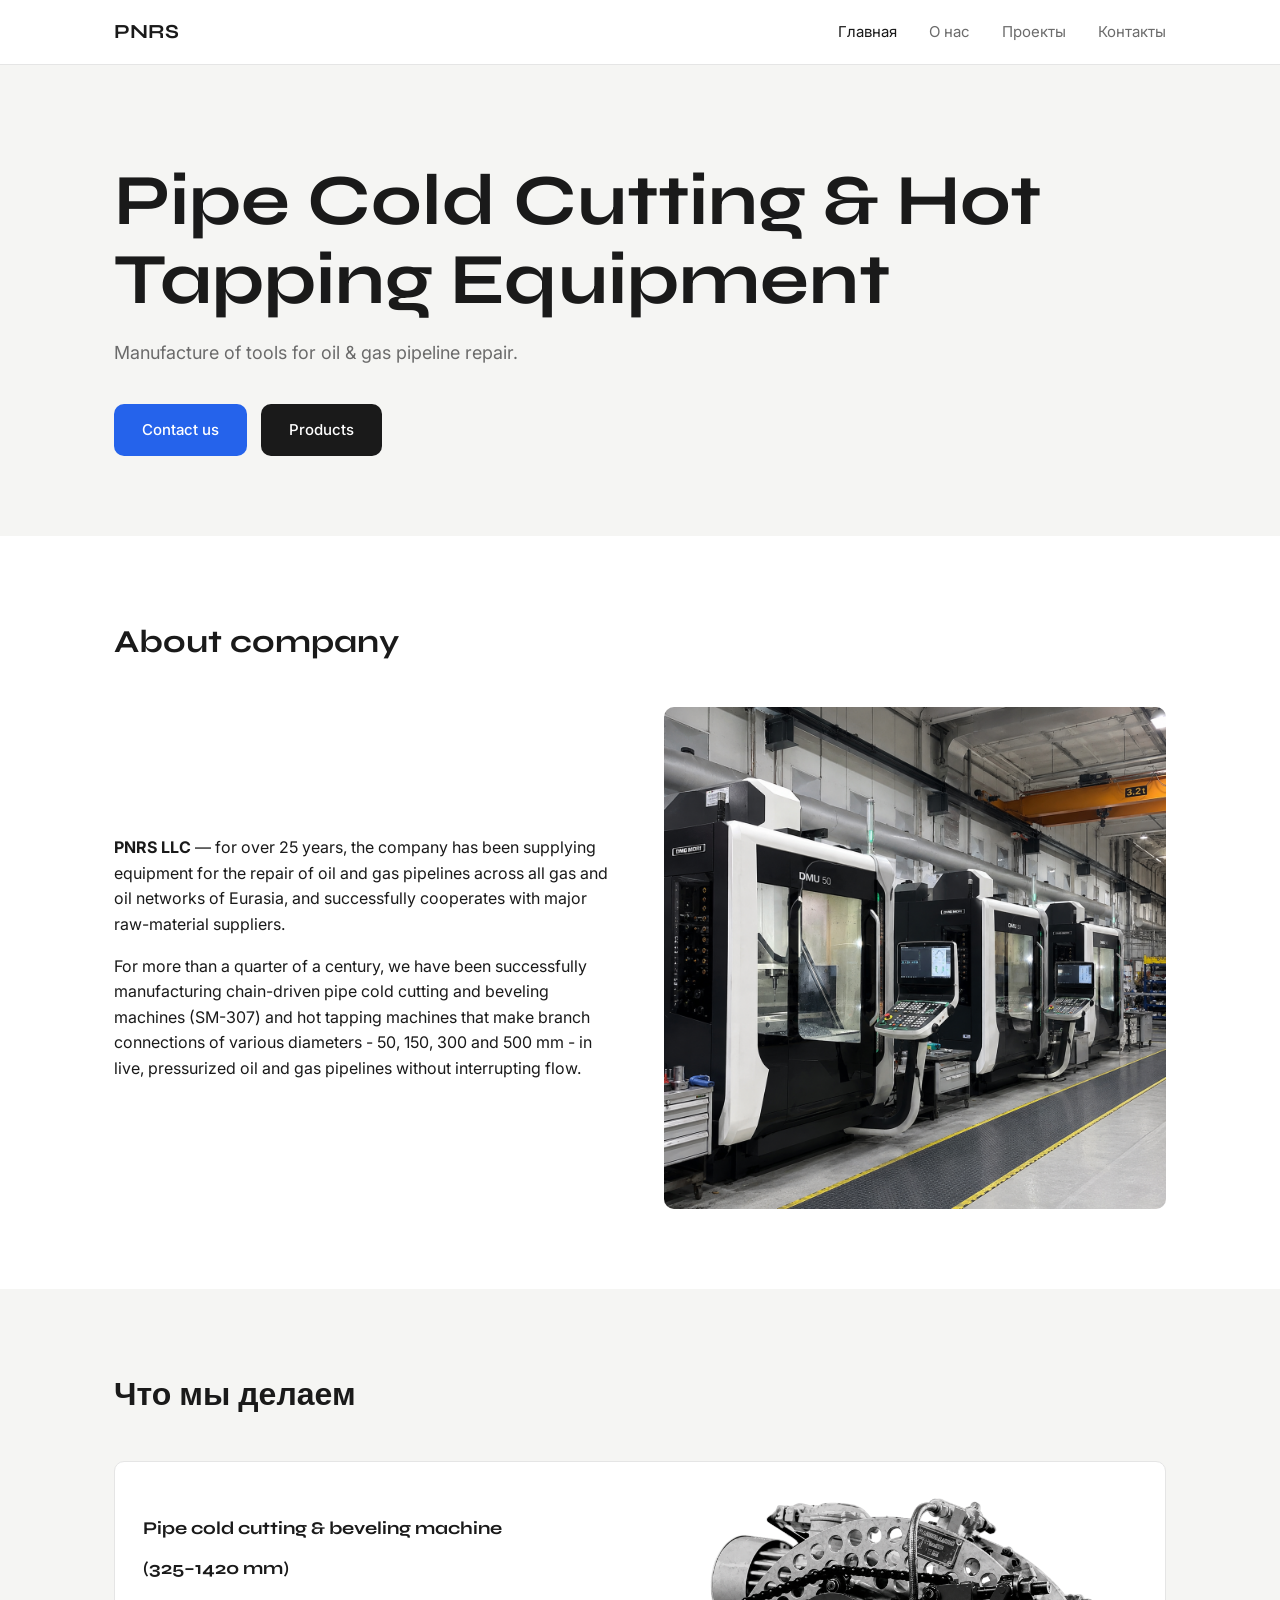
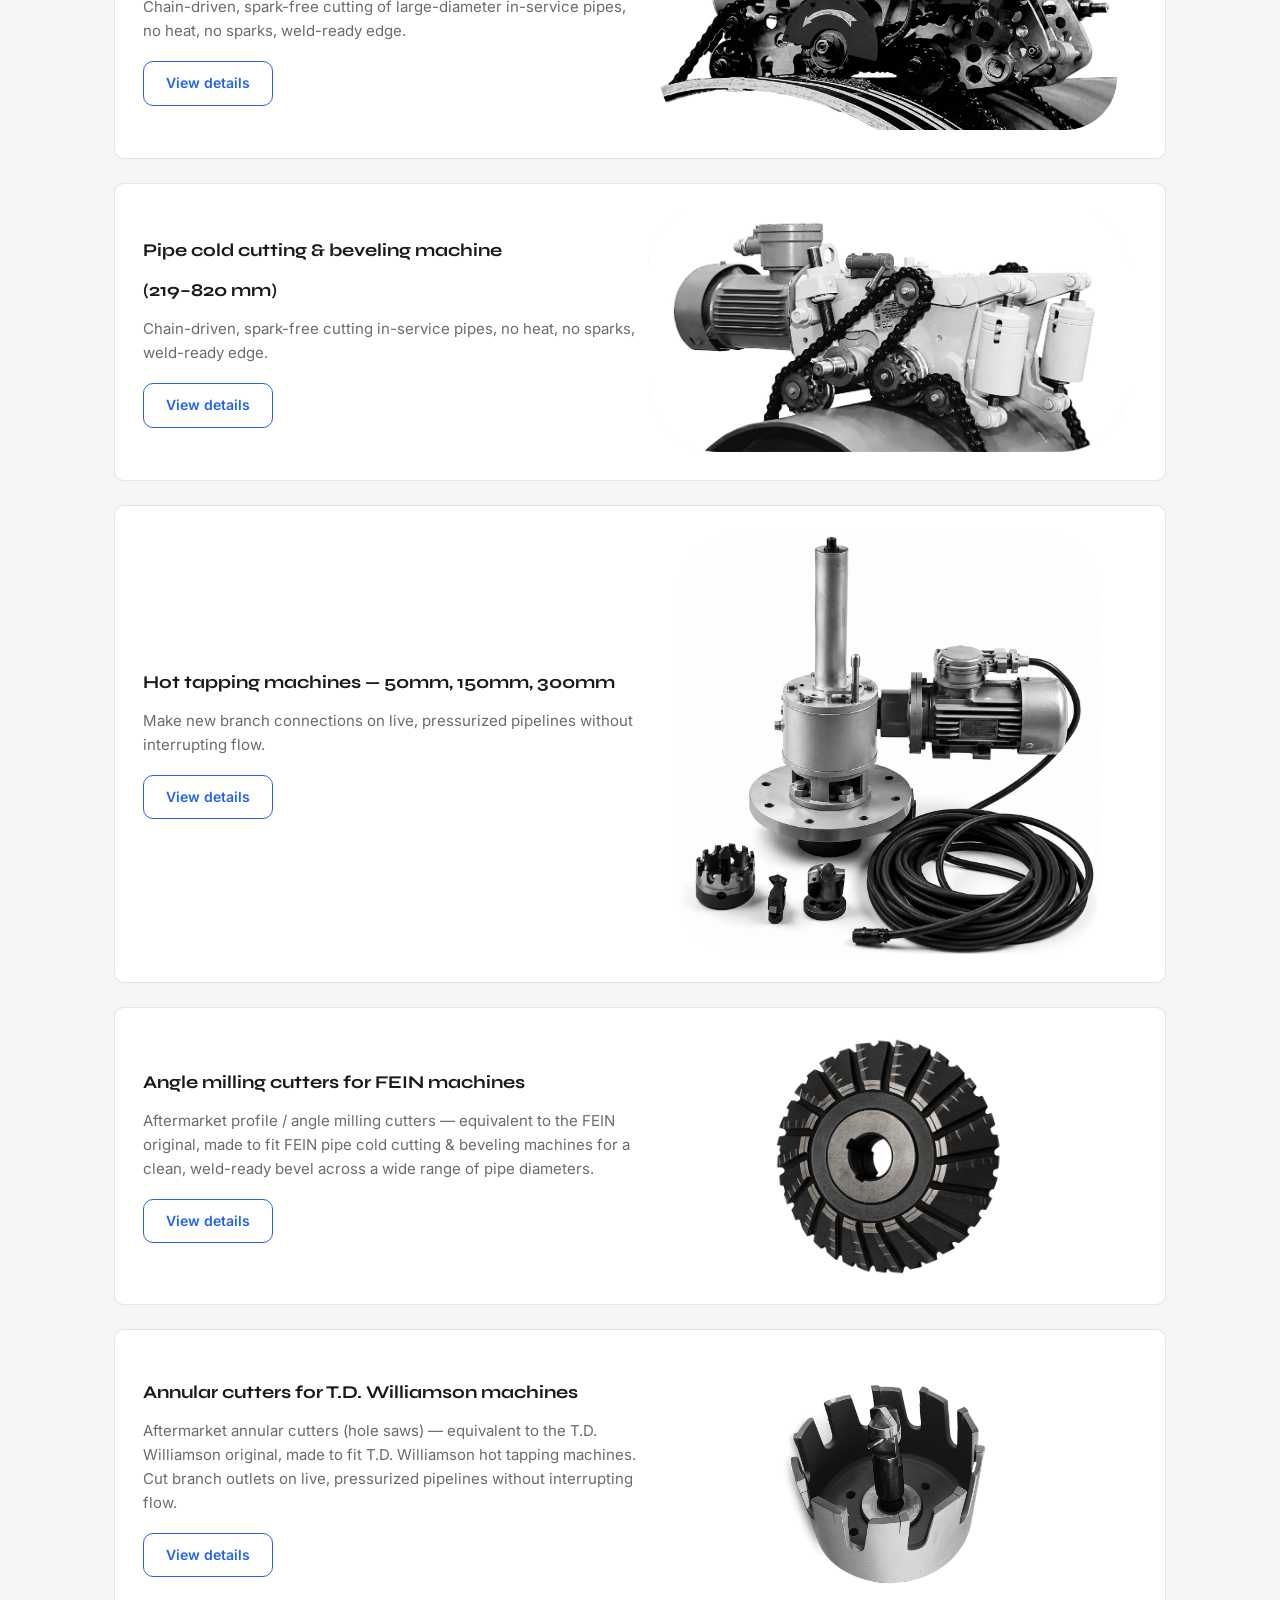
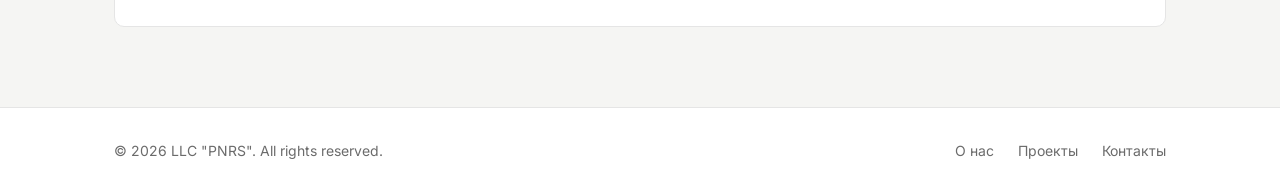
==== commit 6f6d12f8: "Новые фрезы + страницы машин" ====
--- a/index.html
+++ b/index.html
@@ -73,8 +73,8 @@
         <div class="card">
           <div class="features_card_text">
             <h3 class="card__title">Pipe cold cutting &amp; beveling machine</h3>
-            <h3 class="card__title">(219–820 mm)</h3>
-            <p class="card__text">SM-307 - chain-driven, spark-free cutting of in-service pipes, no heat, no sparks, weld-ready edge.</p>
+            <h3 class="card__title">(325–1420 mm)</h3>
+            <p class="card__text">Chain-driven, spark-free cutting of large-diameter in-service pipes, no heat, no sparks, weld-ready edge.</p>
             <a href="sm-307.html" class="card__btn">View details</a>
           </div>
           <img src="images/sm-307imgW.png" alt="Pipe cold cutting machine SM-307">
@@ -82,11 +82,11 @@
         <div class="card">
           <div class="features_card_text">
             <h3 class="card__title">Pipe cold cutting &amp; beveling machine</h3>
-            <h3 class="card__title">(325–1420 mm)</h3>
-            <p class="card__text">Chain-driven, spark-free cutting of large-diameter in-service pipes - no heat, no sparks, weld-ready edge.</p>
+            <h3 class="card__title">(219–820 mm)</h3>
+            <p class="card__text">Chain-driven, spark-free cutting in-service pipes, no heat, no sparks, weld-ready edge.</p>
             <a href="voljanka.html" class="card__btn">View details</a>
           </div>
-          <img src="images/voljanka.png" alt="Pipe cold cutting machine for 325–1420 mm pipes">
+          <img src="images/voljanka.png" alt="Pipe cold cutting machine for 219–820 mm pipes">
         </div>
         <div class="card card--hottap">
           <div class="features_card_text">
@@ -98,16 +98,16 @@
         </div>
         <div class="card">
           <div class="features_card_text">
-            <h3 class="card__title">Angle milling cutters (FEIN)</h3>
-            <p class="card__text">Angle milling cutters for pipe cold cutting &amp; beveling machines - clean, weld-ready bevel across a wide range of diameters.</p>
+            <h3 class="card__title">Angle milling cutters for FEIN machines</h3>
+            <p class="card__text">Aftermarket profile / angle milling cutters — equivalent to the FEIN original, made to fit FEIN pipe cold cutting &amp; beveling machines for a clean, weld-ready bevel across a wide range of pipe diameters.</p>
             <a href="cutters.html" class="card__btn">View details</a>
           </div>
           <img src="images/cutter1.png" alt="Angle milling cutters (FEIN) for pipe cold cutting machines">
         </div>
         <div class="card">
           <div class="features_card_text">
-            <h3 class="card__title">Annular cutters (T.D. Williamson)</h3>
-            <p class="card__text">Annular cutters for Hot Tapping &amp; Isolation equipment - cut branch outlets on live, pressurized pipelines.</p>
+            <h3 class="card__title">Annular cutters for T.D. Williamson machines</h3>
+            <p class="card__text">Aftermarket annular cutters (hole saws) — equivalent to the T.D. Williamson original, made to fit T.D. Williamson hot tapping machines. Cut branch outlets on live, pressurized pipelines without interrupting flow.</p>
             <a href="cutters.html" class="card__btn">View details</a>
           </div>
           <img src="images/cuttertdwilliamson.png" alt="Annular cutters (T.D. Williamson) for hot tapping and isolation">
--- a/css/style.css
+++ b/css/style.css
@@ -293,6 +293,7 @@
   display: grid;
   grid-template-columns: 1fr 1fr;
   align-items: center;
+  align-self: stretch; /* карточки-расходники в ряду одинаковой высоты */
   gap: 16px;
   background: var(--color-surface);
   border: 1px solid var(--color-border);
@@ -310,6 +311,53 @@
   max-height: 180px;
   width: auto;
   justify-self: center;
+}
+
+
+/* ============================================
+   ТАБЛИЦА ТЕХ. ХАРАКТЕРИСТИК
+   ============================================ */
+.specs {
+  padding: 20px 0 80px;
+}
+
+.specs__scroll {
+  overflow-x: auto; /* на узких экранах таблица скроллится, а не ломает вёрстку */
+}
+
+.spec-table {
+  width: 100%;
+  border-collapse: collapse;
+  font-size: 15px;
+}
+
+.spec-table th,
+.spec-table td {
+  text-align: left;
+  padding: 12px 16px;
+  border-bottom: 1px solid var(--color-border);
+  vertical-align: top;
+}
+
+.spec-table th {
+  width: 50%;
+  font-weight: 600;
+  color: var(--color-text);
+}
+
+.spec-table td {
+  color: var(--color-muted);
+}
+
+.spec-table tr:last-child th,
+.spec-table tr:last-child td {
+  border-bottom: none;
+}
+
+.specs__note {
+  margin-top: 16px;
+  font-size: 13px;
+  color: var(--color-muted);
 }
 
 
@@ -468,6 +516,11 @@
     grid-template-columns: 1fr;
   }
 
+  /* Карточки продукции: текст и фото в столбик, а не рядом */
+  .card {
+    grid-template-columns: 1fr;
+  }
+
   .contact_grid {
     grid-template-columns: 1fr;
     max-width: 320px;
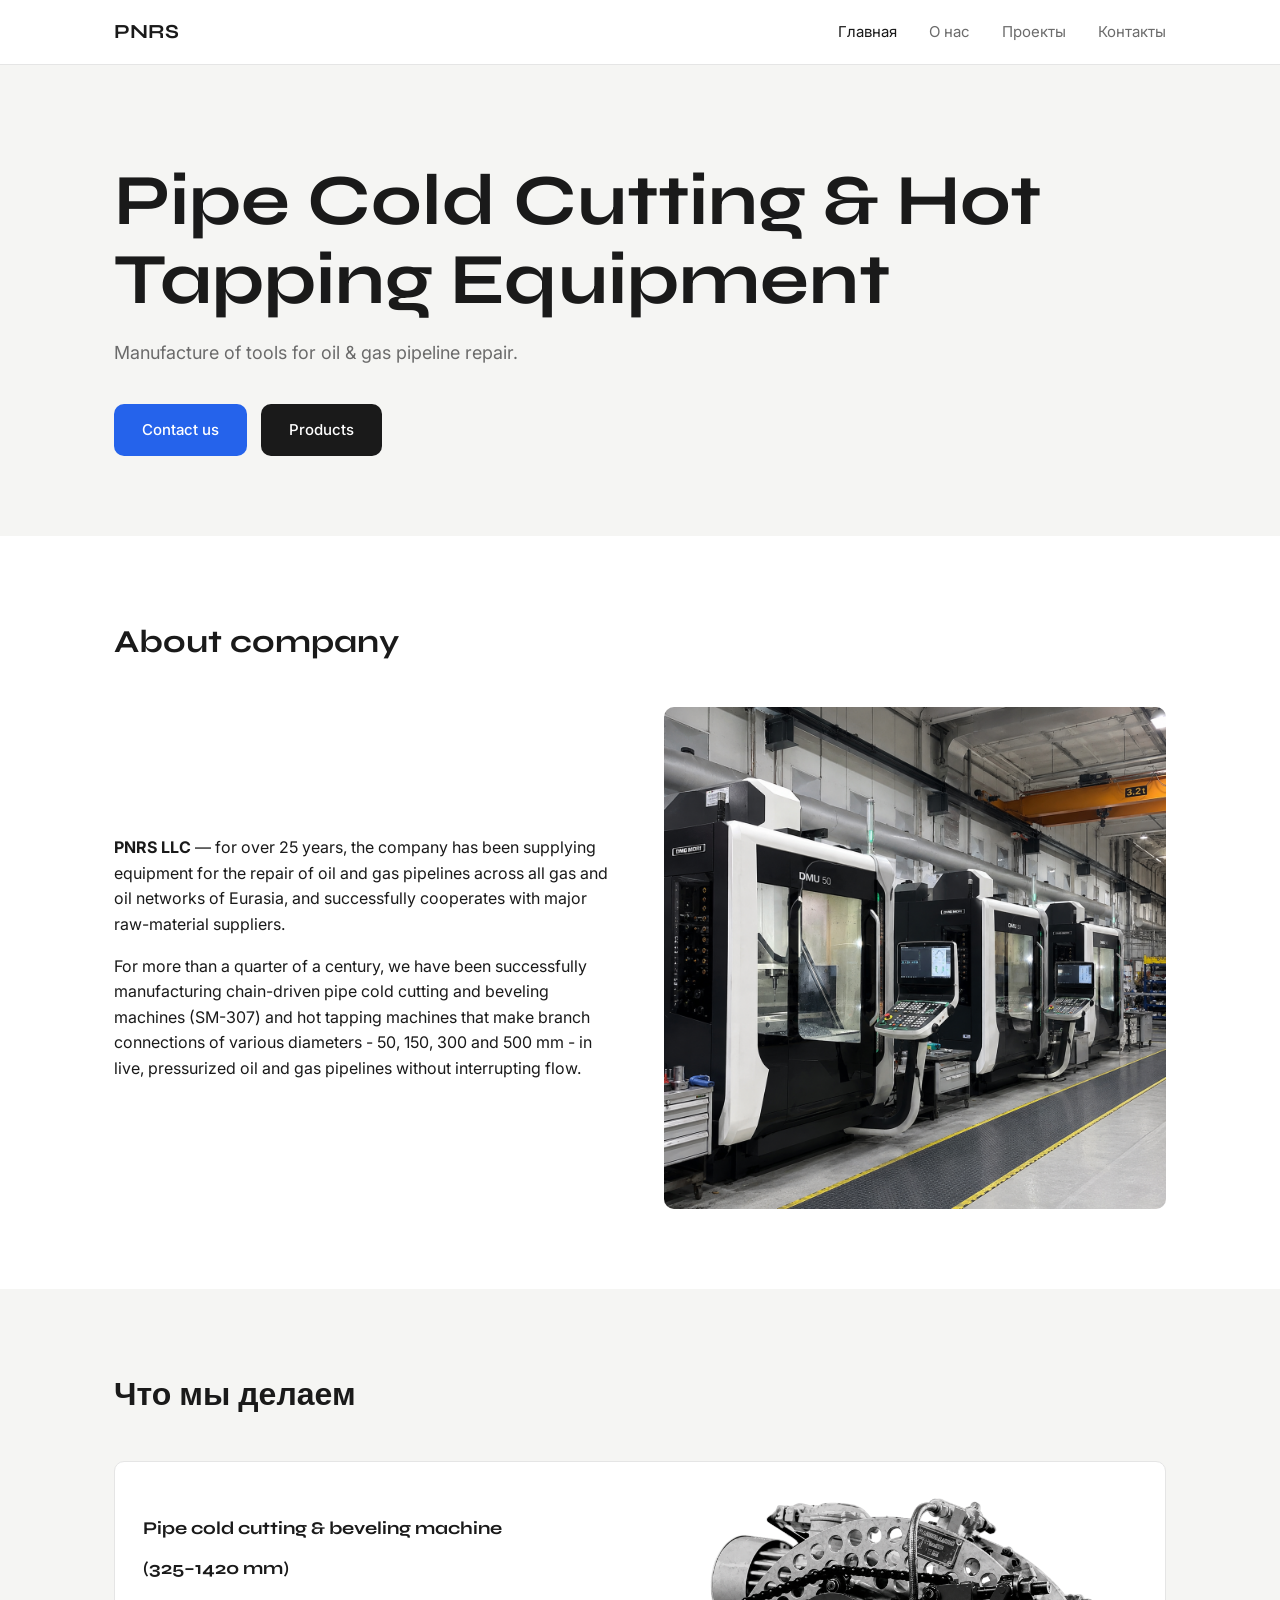
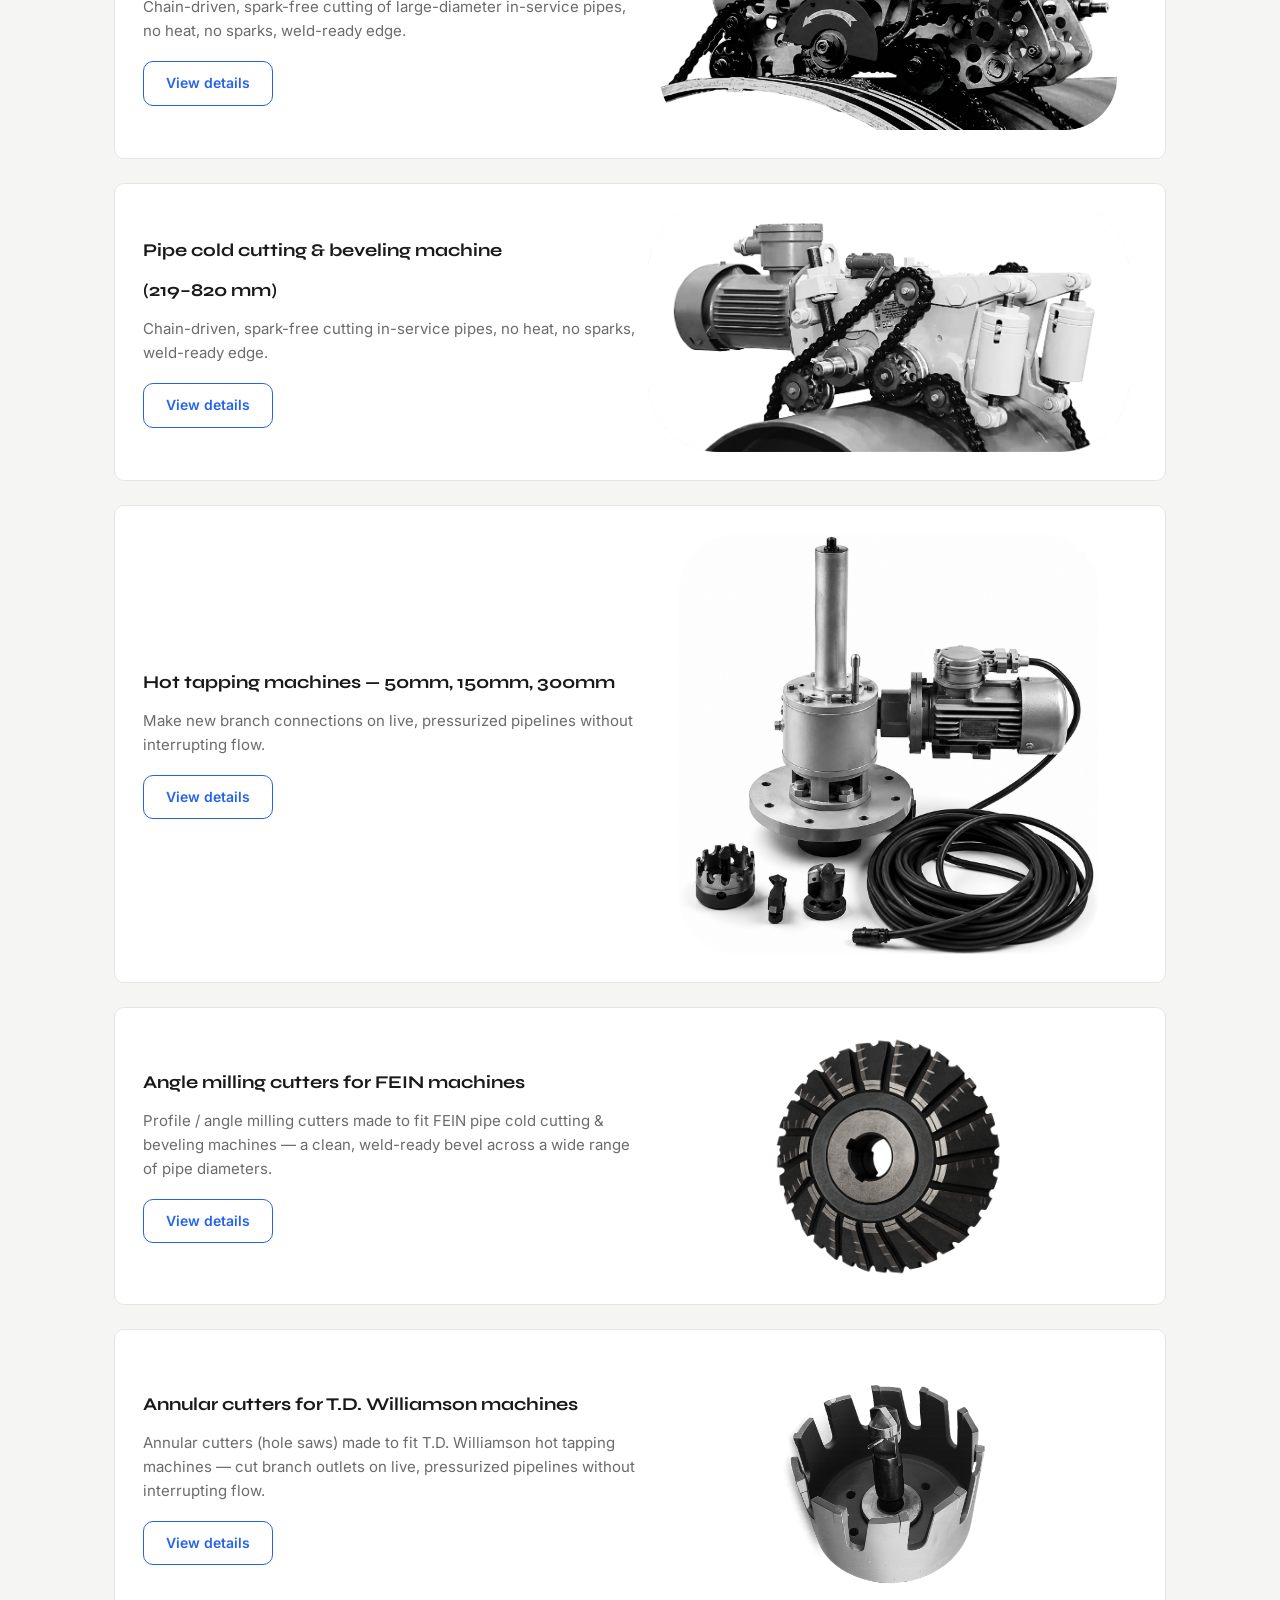
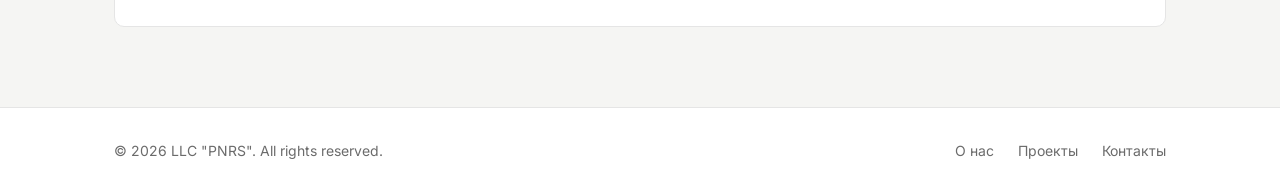
==== commit 1a469082: "Тех таблица для см307 + новые страницы для фрез" ====
--- a/index.html
+++ b/index.html
@@ -99,16 +99,16 @@
         <div class="card">
           <div class="features_card_text">
             <h3 class="card__title">Angle milling cutters for FEIN machines</h3>
-            <p class="card__text">Aftermarket profile / angle milling cutters — equivalent to the FEIN original, made to fit FEIN pipe cold cutting &amp; beveling machines for a clean, weld-ready bevel across a wide range of pipe diameters.</p>
-            <a href="cutters.html" class="card__btn">View details</a>
+            <p class="card__text">Profile / angle milling cutters made to fit FEIN pipe cold cutting &amp; beveling machines — a clean, weld-ready bevel across a wide range of pipe diameters.</p>
+            <a href="cutters-fein.html" class="card__btn">View details</a>
           </div>
           <img src="images/cutter1.png" alt="Angle milling cutters (FEIN) for pipe cold cutting machines">
         </div>
         <div class="card">
           <div class="features_card_text">
             <h3 class="card__title">Annular cutters for T.D. Williamson machines</h3>
-            <p class="card__text">Aftermarket annular cutters (hole saws) — equivalent to the T.D. Williamson original, made to fit T.D. Williamson hot tapping machines. Cut branch outlets on live, pressurized pipelines without interrupting flow.</p>
-            <a href="cutters.html" class="card__btn">View details</a>
+            <p class="card__text">Annular cutters (hole saws) made to fit T.D. Williamson hot tapping machines — cut branch outlets on live, pressurized pipelines without interrupting flow.</p>
+            <a href="cutters-tdw.html" class="card__btn">View details</a>
           </div>
           <img src="images/cuttertdwilliamson.png" alt="Annular cutters (T.D. Williamson) for hot tapping and isolation">
         </div>
--- a/css/style.css
+++ b/css/style.css
@@ -313,6 +313,16 @@
   justify-self: center;
 }
 
+/* ============================================
+   страница фрез
+   ============================================ */
+
+/* Главное фото на страницах фрез (cutters-fein / cutters-tdw) */
+.cutterimg {
+  height: 360px;         /* ← регулируй высоту фото здесь */
+  width: auto;
+  justify-self: center;
+}
 
 /* ============================================
    ТАБЛИЦА ТЕХ. ХАРАКТЕРИСТИК
@@ -358,6 +368,19 @@
   margin-top: 16px;
   font-size: 13px;
   color: var(--color-muted);
+}
+
+/* Многоколоночная таблица (сравнение моделей) — перебивает th width:50% */
+.spec-table--models th {
+  width: auto;
+}
+
+.spec-table--models td {
+  white-space: nowrap; /* числа не переносятся; при нехватке места таблица скроллится */
+}
+
+.spec-table--models thead th {
+  border-bottom: 2px solid var(--color-border);
 }
 
 
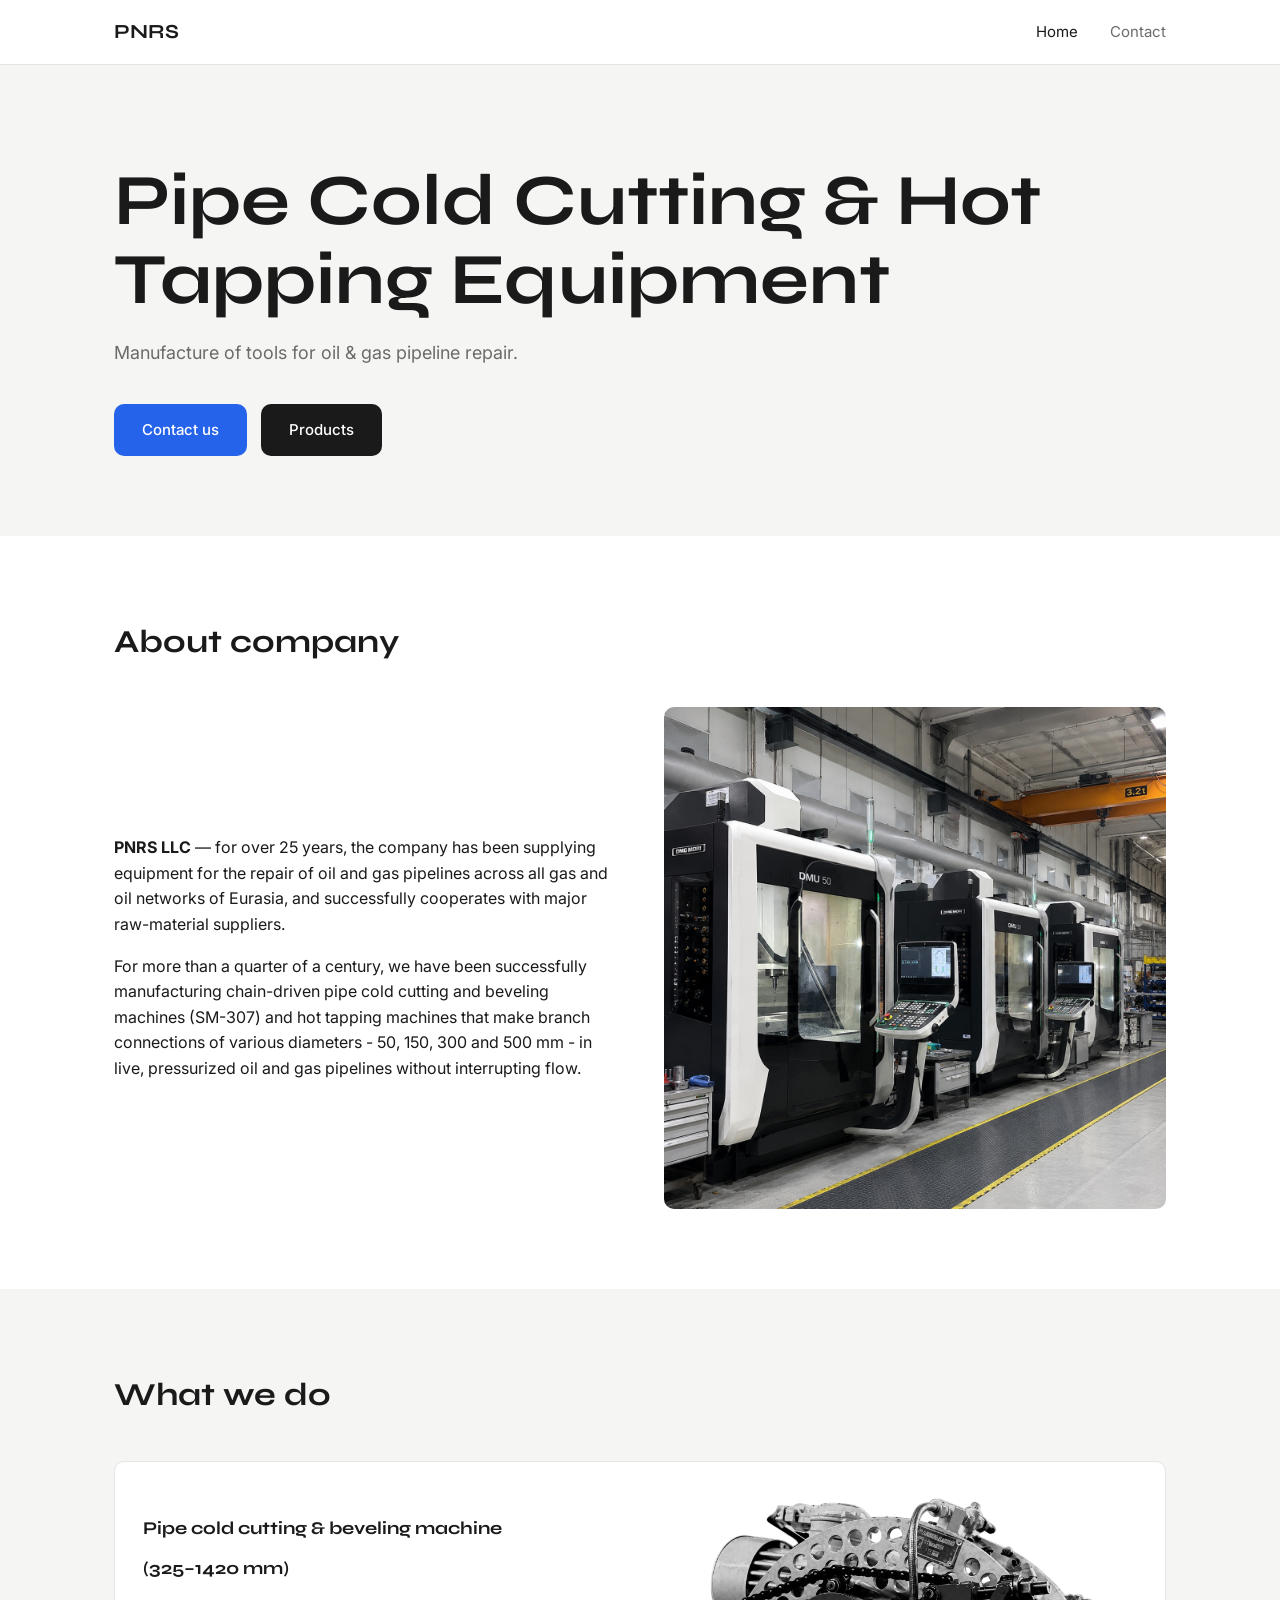
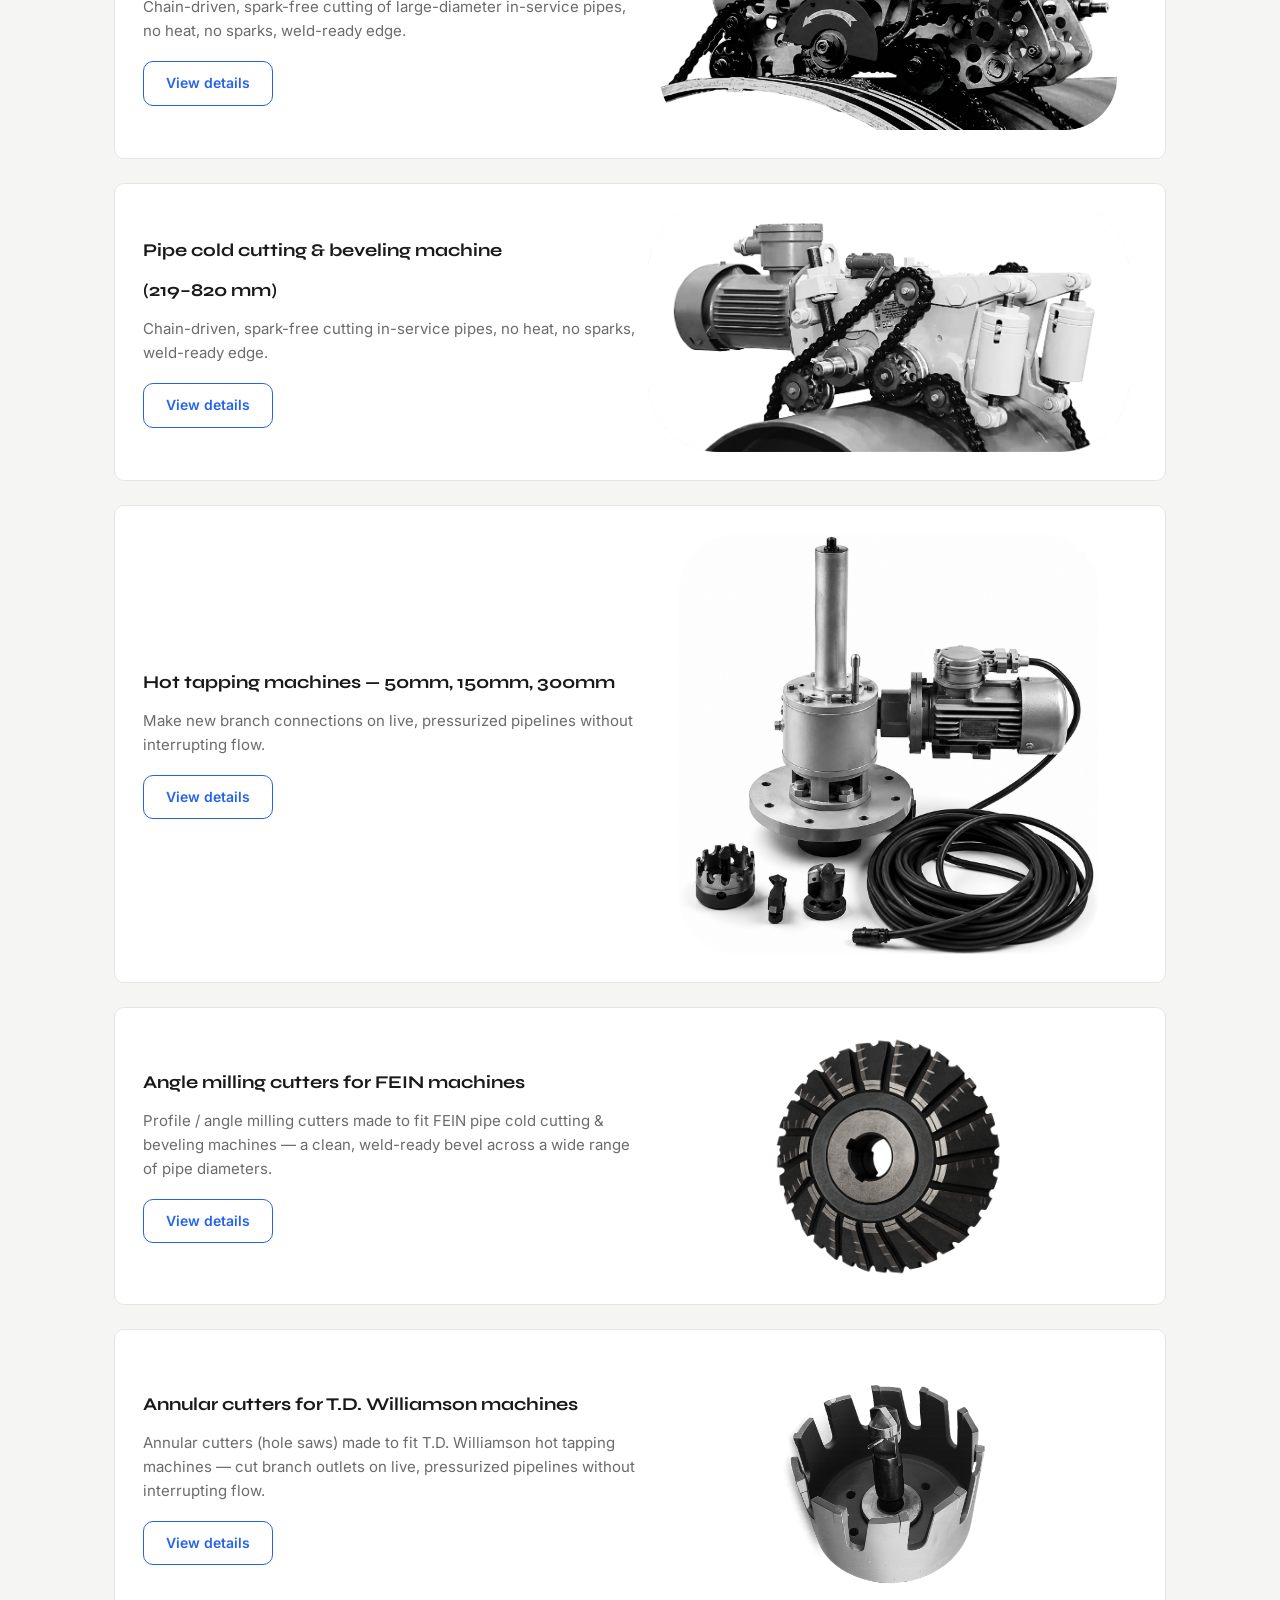
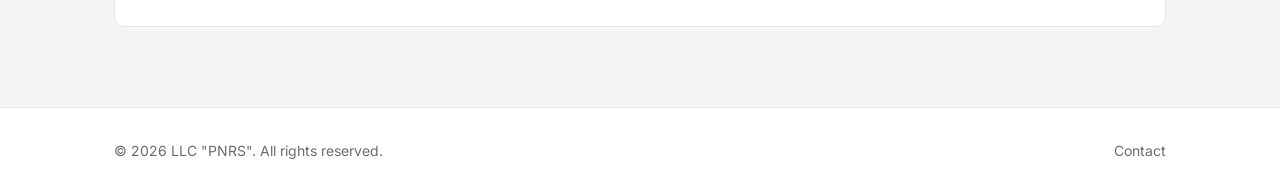
==== commit 05a8c7b8: "Правки" ====
--- a/index.html
+++ b/index.html
@@ -21,10 +21,9 @@
     <div class="container">
       <a href="index.html" class="logo">PNRS</a>
       <nav class="nav">
-        <a href="index.html" class="nav__link nav__link--active">Главная</a>
-        <a href="about.html" class="nav__link">О нас</a>
-        <a href="projects.html" class="nav__link">Проекты</a>
-        <a href="contact.html" class="nav__link">Контакты</a>
+        <a href="index.html" class="nav__link nav__link--active">Home</a>
+
+        <a href="contact.html" class="nav__link">Contact</a>
       </nav>
     </div>
   </header>
@@ -59,7 +58,7 @@
                 and 500 mm - in live, pressurized oil and gas pipelines without interrupting flow.</p>
         </div>
         <div class="about__image">
-          <img src="images/HPU_stanki.png" alt="О компании BigTech">
+          <img src="images/HPU_stanki.png" alt="PNRS pipeline repair equipment">
         </div>
       </div>
     </div>
@@ -68,7 +67,7 @@
   <!-- ========== СЕКЦИЯ — Услуги / Преимущества ========== -->
   <section class="features" id="products">
     <div class="container">
-      <h2 class="section-title">Что мы делаем</h2>
+      <h2 class="section-title">What we do</h2>
       <div class="features__grid">
         <div class="card">
           <div class="features_card_text">
@@ -121,13 +120,10 @@
     <div class="container">
       <p>© 2026 LLC "PNRS". All rights reserved.</p>
       <nav class="footer__nav">
-        <a href="about.html">О нас</a>
-        <a href="projects.html">Проекты</a>
-        <a href="contact.html">Контакты</a>
+        <a href="contact.html">Contact</a>
       </nav>
     </div>
   </footer>
 
-<!-- Cloudflare Web Analytics --><script defer src="https://static.cloudflareinsights.com/beacon.min.js" data-cf-beacon="{"token": "98aa9c76914e45aeb7e6c45203acc718"}"></script><!-- End Cloudflare Web Analytics -->
 </body>
 </html>
--- a/css/style.css
+++ b/css/style.css
@@ -409,6 +409,28 @@
   margin-bottom: 20px;
 }
 
+.contact__phone {
+  font-family: var(--font-heading);
+  font-size: 24px;
+  font-weight: 700;
+}
+
+.contact__phone a {
+  color: var(--color-text);
+  transition: color 0.2s;
+}
+
+.contact__phone a:hover {
+  color: var(--color-accent);
+}
+
+/* QR-код WhatsApp — размер меняй здесь */
+.contact__qr {
+  width: 180px;
+  height: auto;
+  margin-bottom: 12px;
+}
+
 
 .contact_grid {
   display: grid;
